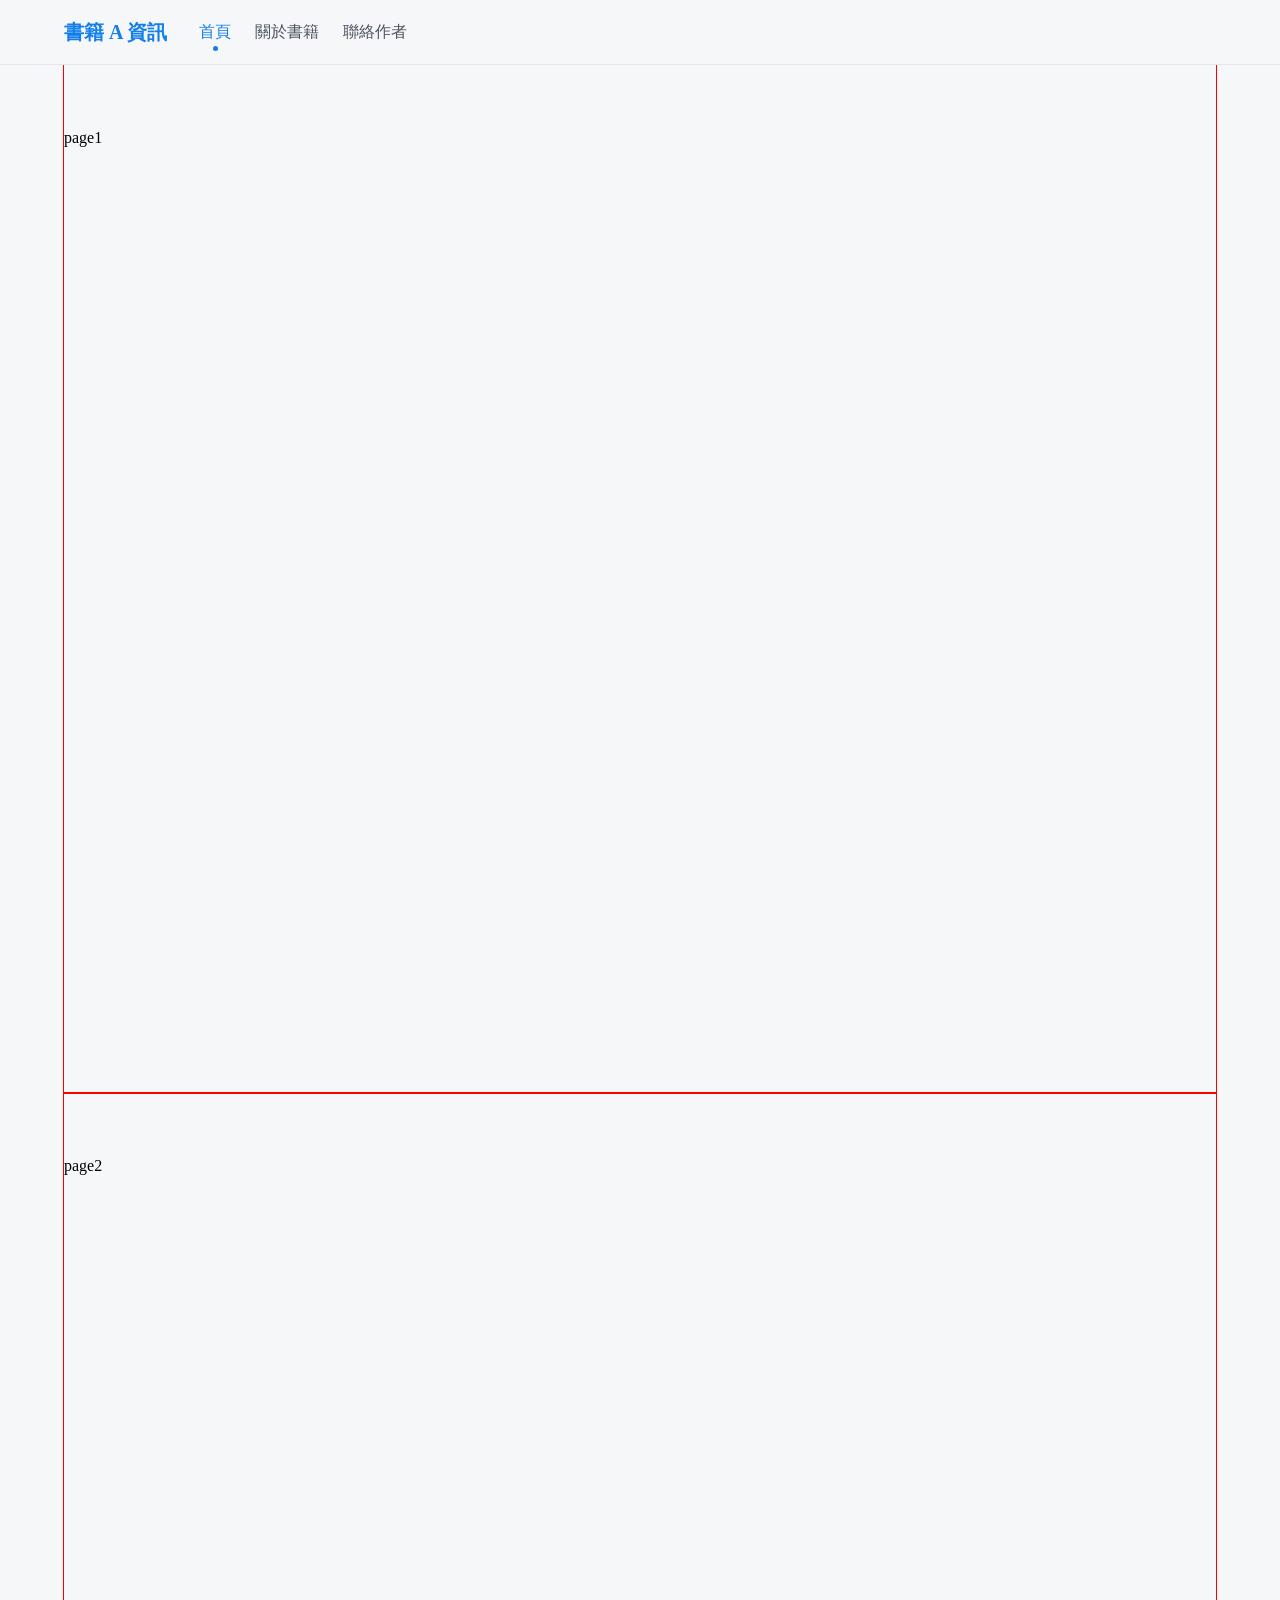
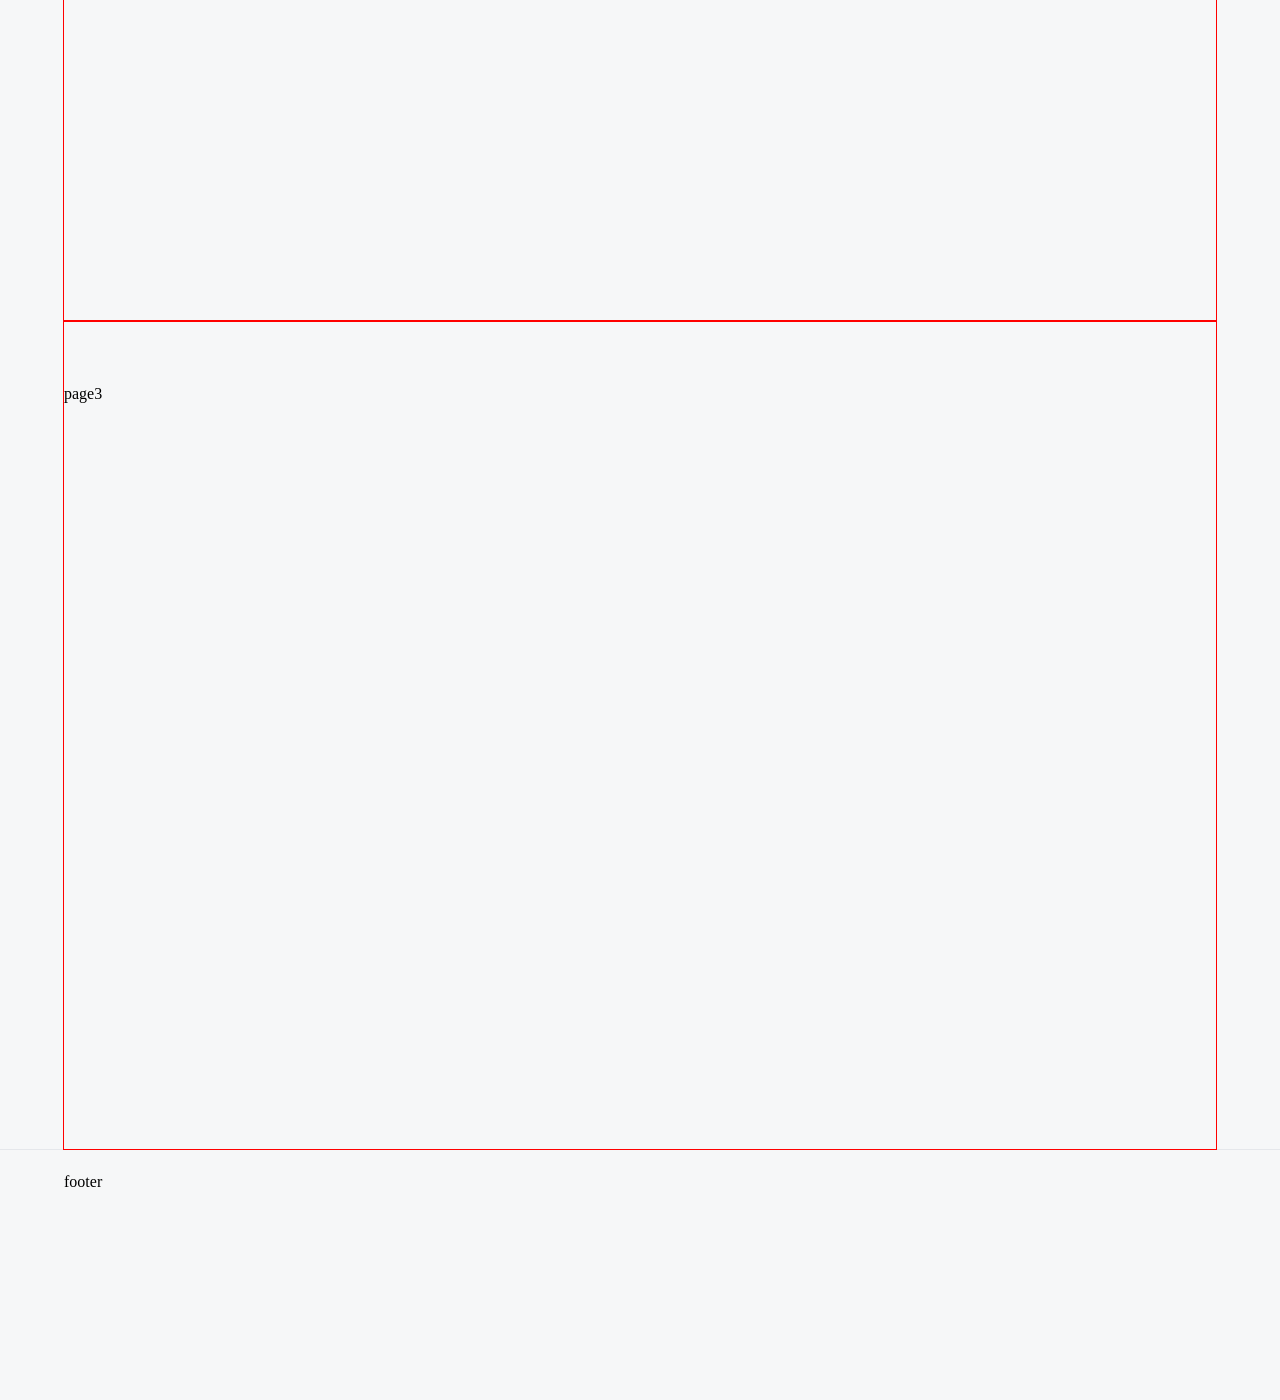
==== src/book.html @ 5ddd750a "feat(book): 導覽列目前項目切換實作" ====
<!DOCTYPE html>
<html lang="en">
  <head>
    <meta charset="UTF-8" />
    <meta name="viewport" content="width=device-width, initial-scale=1.0" />
    <title>書籍 A 資訊</title>
    <link rel="stylesheet" href="book.min.css" />
  </head>
  <body>
    <section>
      <header>
        <div class="container">
          <div>
            <h3>書籍 A 資訊</h3>
            <nav>
              <a href="#home" class="active">首頁</a>
              <a href="#book">關於書籍</a>
              <a href="#contact">聯絡作者</a>
            </nav>
          </div>
        </div>
      </header>
      <main class="wrapper">
        <div id="home" class="home">page1</div>
        <div id="book" class="page">page2</div>
        <div id="contact" class="page">page3</div>
      </main>
      <footer>
        <div class="container">
          <div>footer</div>
        </div>
      </footer>
    </section>
    <script src="./main.js"></script>
  </body>
</html>
---- src/book.min.css ----
:root{--primary-color: #137fec;--background-color: #f6f7f8;--header-color: #111827;--text-color: #4d5563;--border-color: #e5e7eb;--gray-color-100: #f3f4f6;--gray-color-500: #6b7280}:root{--search-bar-display: flex;--book-min-width: 256px;--container-padding-left: 2rem;--container-padding-right: 2rem;--nar-display: flex}@media screen and (max-width: 1024px){:root{--search-bar-display: none;--aside-display: none;--book-min-width: 200px}}@media screen and (max-width: 640px){:root{--container-padding-left: 1.5rem;--container-padding-right: 1.5rem;--nar-display: none}}header{border-bottom:solid 1px var(--border-color);background-color:var(--background-color);position:sticky;top:0;z-index:50}header div.container>div{gap:2rem}header h3{font-size:1.25rem;font-weight:700;line-height:1.75rem;margin:0px;color:var(--primary-color)}header nav{display:var(--nar-display);gap:1.5rem}header nav .active{position:relative;color:var(--primary-color)}header nav .active::after{content:"";width:5px;height:5px;background-color:var(--primary-color);border-radius:50%;position:absolute;left:calc(50% - 2.5px);bottom:-8px}section{width:100%}section div.container{max-width:90vw;margin:0px auto;padding-left:var(--container-padding-left);padding-right:var(--container-padding-right)}section div.container>div{width:100%;height:4rem;display:flex;align-items:center}section main.wrapper{max-width:90vw;margin:0 auto;padding-left:var(--container-padding-left);padding-right:var(--container-padding-right)}section main.wrapper>div{outline:solid 1px red;padding-block:4rem}section main.wrapper>div.home{height:100vh}section main.wrapper>div.page{min-height:700px}a{color:var(--text-color);text-decoration:inherit}a:hover{color:var(--primary-color)}footer{border-top:1px solid var(--border-color);height:250px}html,body{margin:0;padding:0}html{scroll-behavior:smooth}body{background-color:var(--background-color)}/*# sourceMappingURL=book.min.css.map */
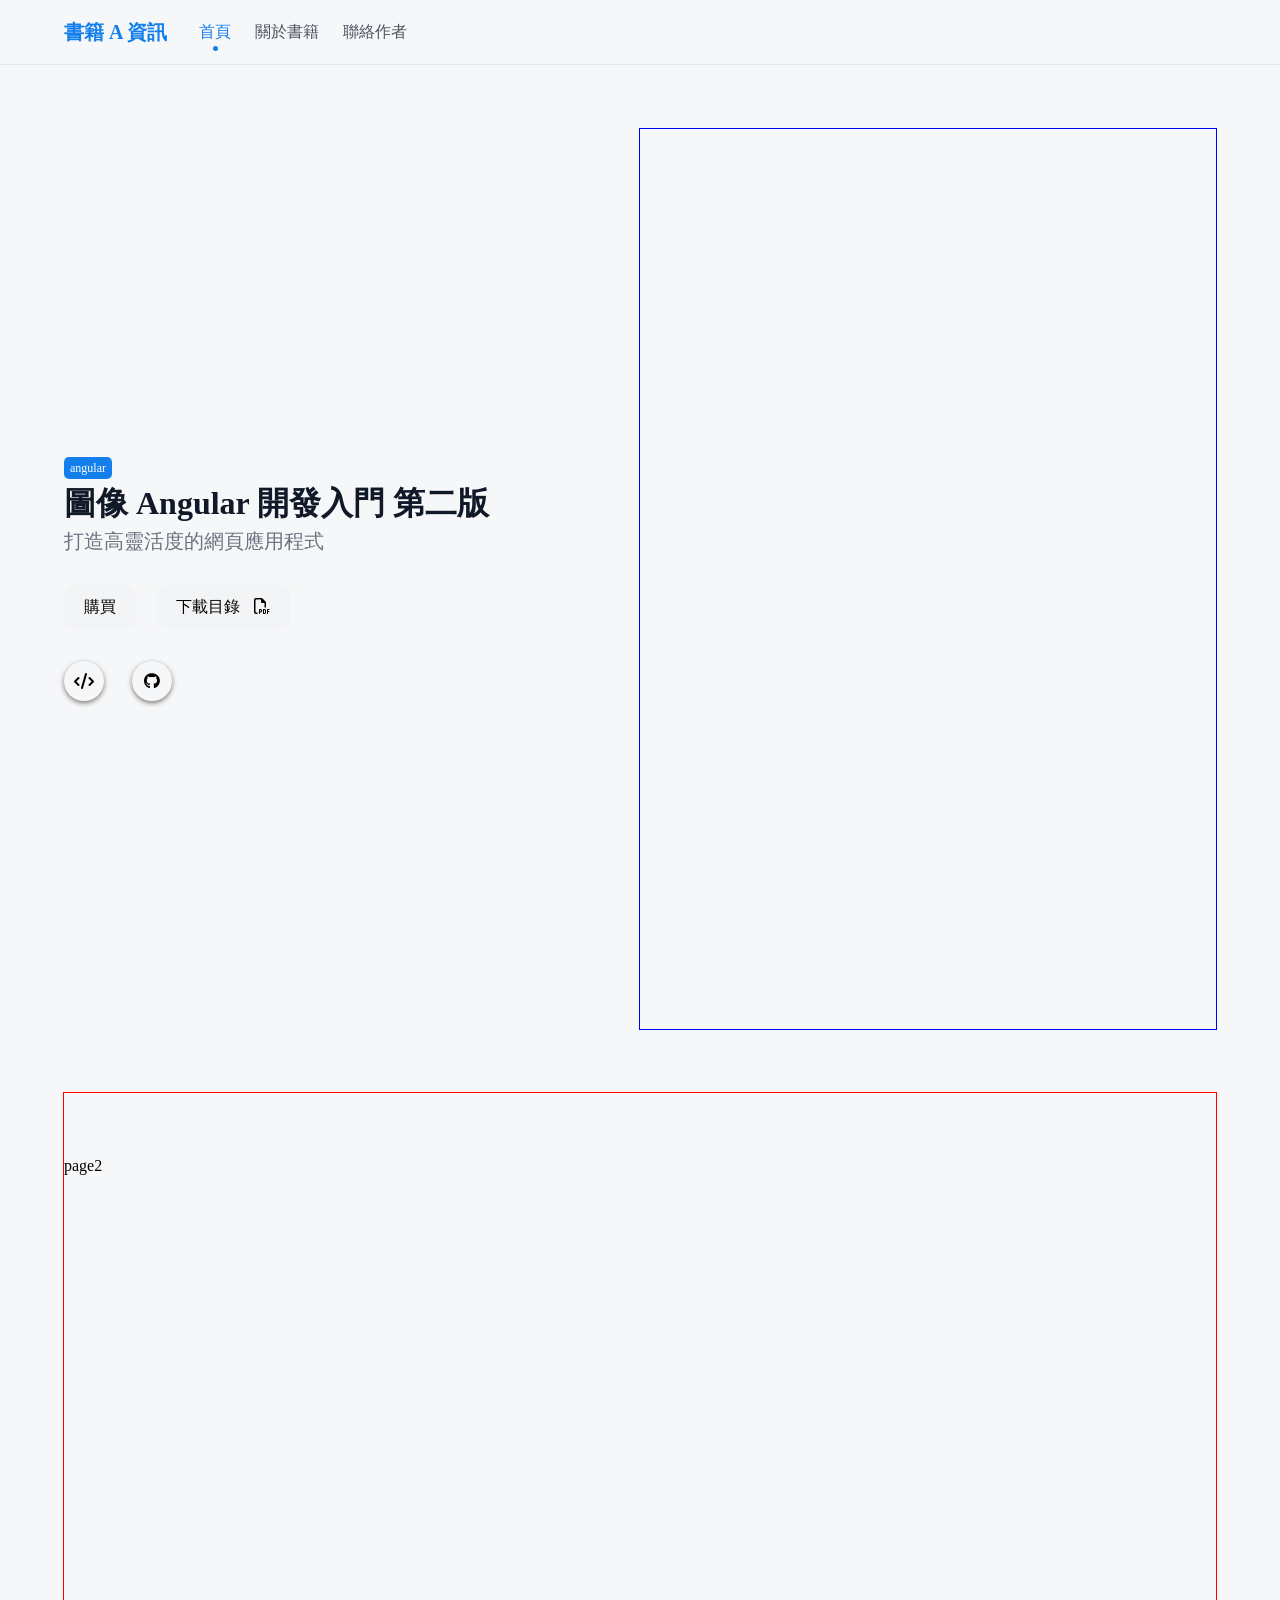
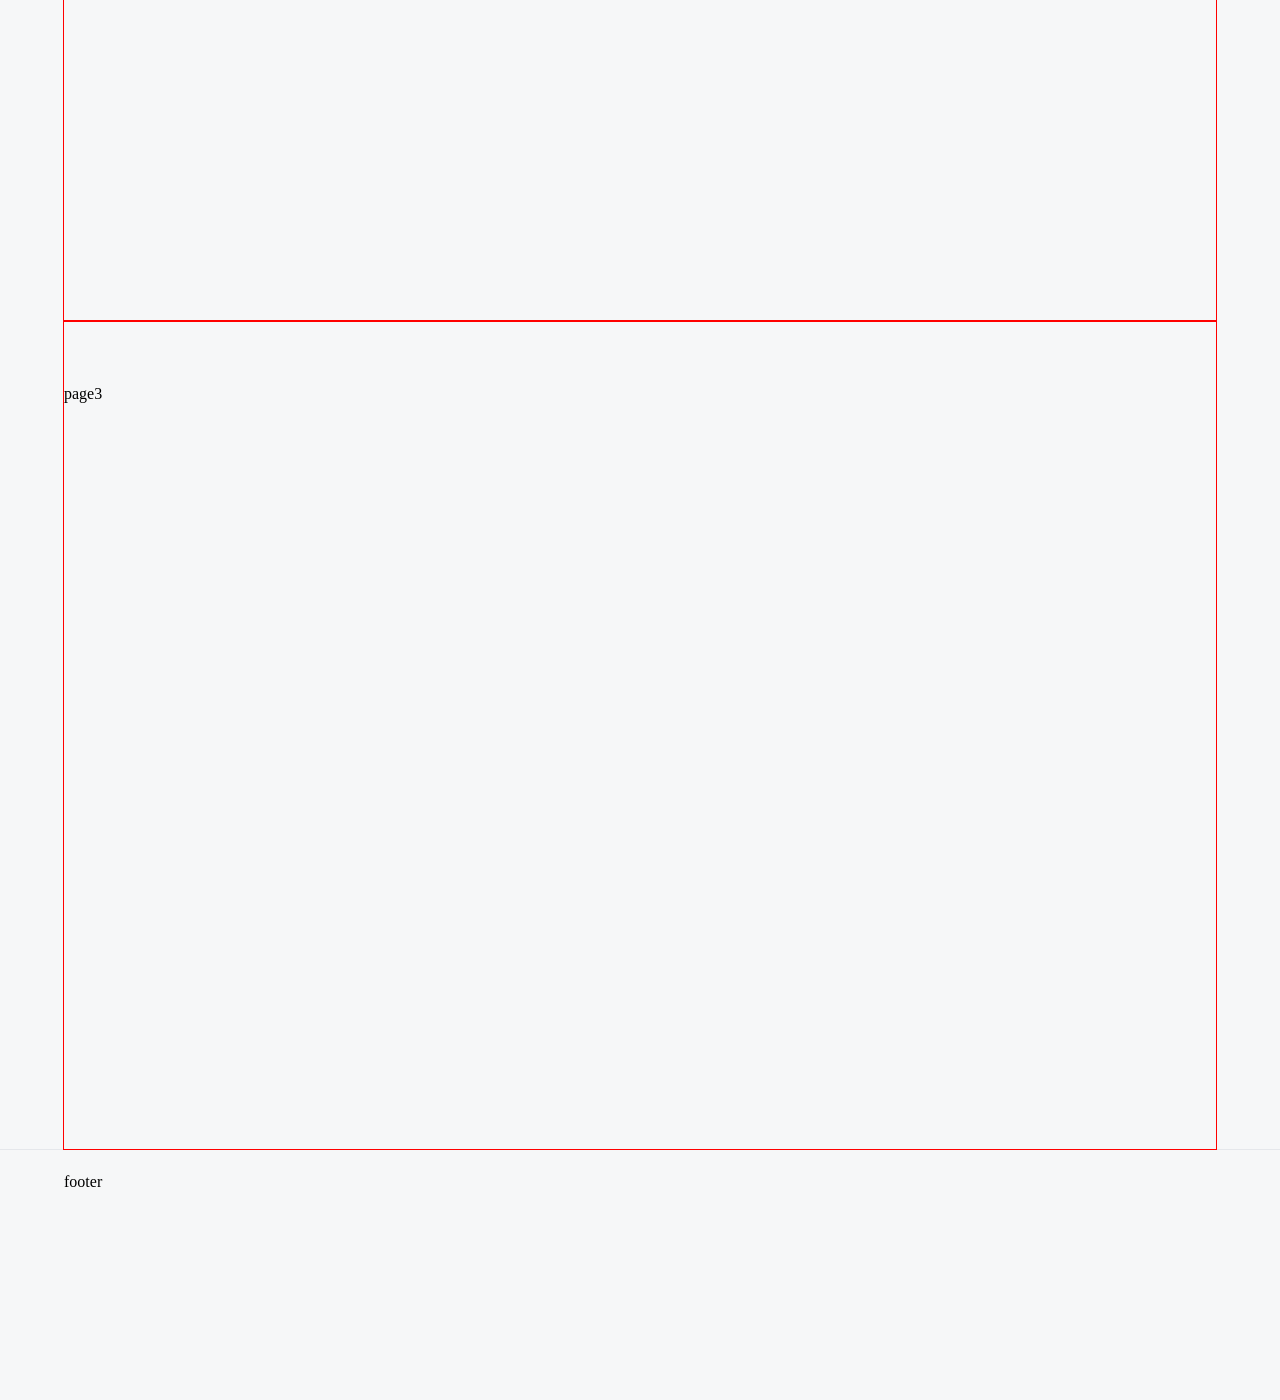
==== commit c854aec6: "feat(book): 首頁文字結構與樣式設定" ====
--- a/src/book.html
+++ b/src/book.html
@@ -5,6 +5,7 @@
     <meta name="viewport" content="width=device-width, initial-scale=1.0" />
     <title>書籍 A 資訊</title>
     <link rel="stylesheet" href="book.min.css" />
+    <link rel="stylesheet" href="https://cdnjs.cloudflare.com/ajax/libs/font-awesome/6.6.0/css/all.min.css" />
   </head>
   <body>
     <section>
@@ -21,7 +22,22 @@
         </div>
       </header>
       <main class="wrapper">
-        <div id="home" class="home">page1</div>
+        <div id="home" class="home">
+          <div class="text">
+            <span>angular</span>
+            <h3>圖像 Angular 開發入門 第二版</h3>
+            <strong>打造高靈活度的網頁應用程式</strong>
+            <div class="button">
+              <button type="button">購買</button>
+              <button type="button">下載目錄 <i class="fa-regular fa-file-pdf"></i></button>
+            </div>
+            <div class="icons">
+              <div class="icons"><i class="fa-solid fa-code"></i></div>
+              <div class="icons"><i class="fa-brands fa-github"></i></div>
+            </div>
+          </div>
+          <div class="image"></div>
+        </div>
         <div id="book" class="page">page2</div>
         <div id="contact" class="page">page3</div>
       </main>
--- a/src/book.min.css
+++ b/src/book.min.css
@@ -1 +1 @@
-:root{--primary-color: #137fec;--background-color: #f6f7f8;--header-color: #111827;--text-color: #4d5563;--border-color: #e5e7eb;--gray-color-100: #f3f4f6;--gray-color-500: #6b7280}:root{--search-bar-display: flex;--book-min-width: 256px;--container-padding-left: 2rem;--container-padding-right: 2rem;--nar-display: flex}@media screen and (max-width: 1024px){:root{--search-bar-display: none;--aside-display: none;--book-min-width: 200px}}@media screen and (max-width: 640px){:root{--container-padding-left: 1.5rem;--container-padding-right: 1.5rem;--nar-display: none}}header{border-bottom:solid 1px var(--border-color);background-color:var(--background-color);position:sticky;top:0;z-index:50}header div.container>div{gap:2rem}header h3{font-size:1.25rem;font-weight:700;line-height:1.75rem;margin:0px;color:var(--primary-color)}header nav{display:var(--nar-display);gap:1.5rem}header nav .active{position:relative;color:var(--primary-color)}header nav .active::after{content:"";width:5px;height:5px;background-color:var(--primary-color);border-radius:50%;position:absolute;left:calc(50% - 2.5px);bottom:-8px}section{width:100%}section div.container{max-width:90vw;margin:0px auto;padding-left:var(--container-padding-left);padding-right:var(--container-padding-right)}section div.container>div{width:100%;height:4rem;display:flex;align-items:center}section main.wrapper{max-width:90vw;margin:0 auto;padding-left:var(--container-padding-left);padding-right:var(--container-padding-right)}section main.wrapper>div{outline:solid 1px red;padding-block:4rem}section main.wrapper>div.home{height:100vh}section main.wrapper>div.page{min-height:700px}a{color:var(--text-color);text-decoration:inherit}a:hover{color:var(--primary-color)}footer{border-top:1px solid var(--border-color);height:250px}html,body{margin:0;padding:0}html{scroll-behavior:smooth}body{background-color:var(--background-color)}/*# sourceMappingURL=book.min.css.map */+:root{--primary-color: #137fec;--second-color: #aa8e12;--background-color: #f6f7f8;--header-color: #111827;--text-color: #4d5563;--border-color: #e5e7eb;--gray-color-100: #f3f4f6;--gray-color-500: #6b7280;--white-color: #fff}:root{--search-bar-display: flex;--book-min-width: 256px;--container-padding-left: 2rem;--container-padding-right: 2rem;--nar-display: flex}@media screen and (max-width: 1024px){:root{--search-bar-display: none;--aside-display: none;--book-min-width: 200px}}@media screen and (max-width: 640px){:root{--container-padding-left: 1.5rem;--container-padding-right: 1.5rem;--nar-display: none}}header{border-bottom:solid 1px var(--border-color);background-color:var(--background-color);position:sticky;top:0;z-index:50}header div.container>div{gap:2rem}header h3{font-size:1.25rem;font-weight:700;line-height:1.75rem;margin:0px;color:var(--primary-color)}header nav{display:var(--nar-display);gap:1.5rem}header nav .active{position:relative;color:var(--primary-color)}header nav .active::after{content:"";width:5px;height:5px;background-color:var(--primary-color);border-radius:50%;position:absolute;left:calc(50% - 2.5px);bottom:-8px}section{width:100%}section div.container{max-width:90vw;margin:0px auto;padding-left:var(--container-padding-left);padding-right:var(--container-padding-right)}section div.container>div{width:100%;height:4rem;display:flex;align-items:center}section main.wrapper{max-width:90vw;margin:0 auto;padding-left:var(--container-padding-left);padding-right:var(--container-padding-right)}section main.wrapper>div{padding-block:4rem}section main.wrapper>div.home{height:100vh}section main.wrapper>div.page{outline:solid 1px red;min-height:700px}a{color:var(--text-color);text-decoration:inherit}a:hover{color:var(--primary-color)}footer{border-top:1px solid var(--border-color);height:250px}div.home{display:flex;justify-content:center}div.home>div{width:50%}div.home>div.text{display:flex;flex-direction:column;justify-content:center}div.home>div.text>span{align-self:flex-start;background-color:var(--primary-color);color:var(--white-color);padding:3px 6px;font-size:.75rem;font-weight:400;line-height:1rem;border-radius:5px}div.home>div.text h3{margin:0;font-size:2rem;font-weight:700;line-height:3rem;color:var(--header-color)}div.home>div.text strong{font-size:1.25rem;font-weight:400;line-height:1.75rem;margin-bottom:30px;color:var(--gray-color-500)}div.home>div.text div.button{display:flex;gap:1.25rem}div.home>div.text div.button button{font-size:1rem;font-weight:500;line-height:1.25rem;padding:.75rem 1.25rem;background-color:var(--gray-color-100);border:none;border-radius:10px;cursor:pointer}div.home>div.text div.button button:hover{background-color:var(--second-color);color:var(--white-color)}div.home>div.text div.button button>i{margin-left:10px}div.home>div.text div.icons{margin-top:1rem;display:flex;gap:1.75rem}div.home>div.text div.icons .icons{display:flex;justify-content:center;align-items:center;width:40px;height:40px;border-radius:50%;box-shadow:0px 2px 5px 0px rgba(0,0,0,.5);cursor:pointer}div.home>div.image{outline:solid 1px blue}html,body{margin:0;padding:0}html{scroll-behavior:smooth}body{background-color:var(--background-color)}/*# sourceMappingURL=book.min.css.map */
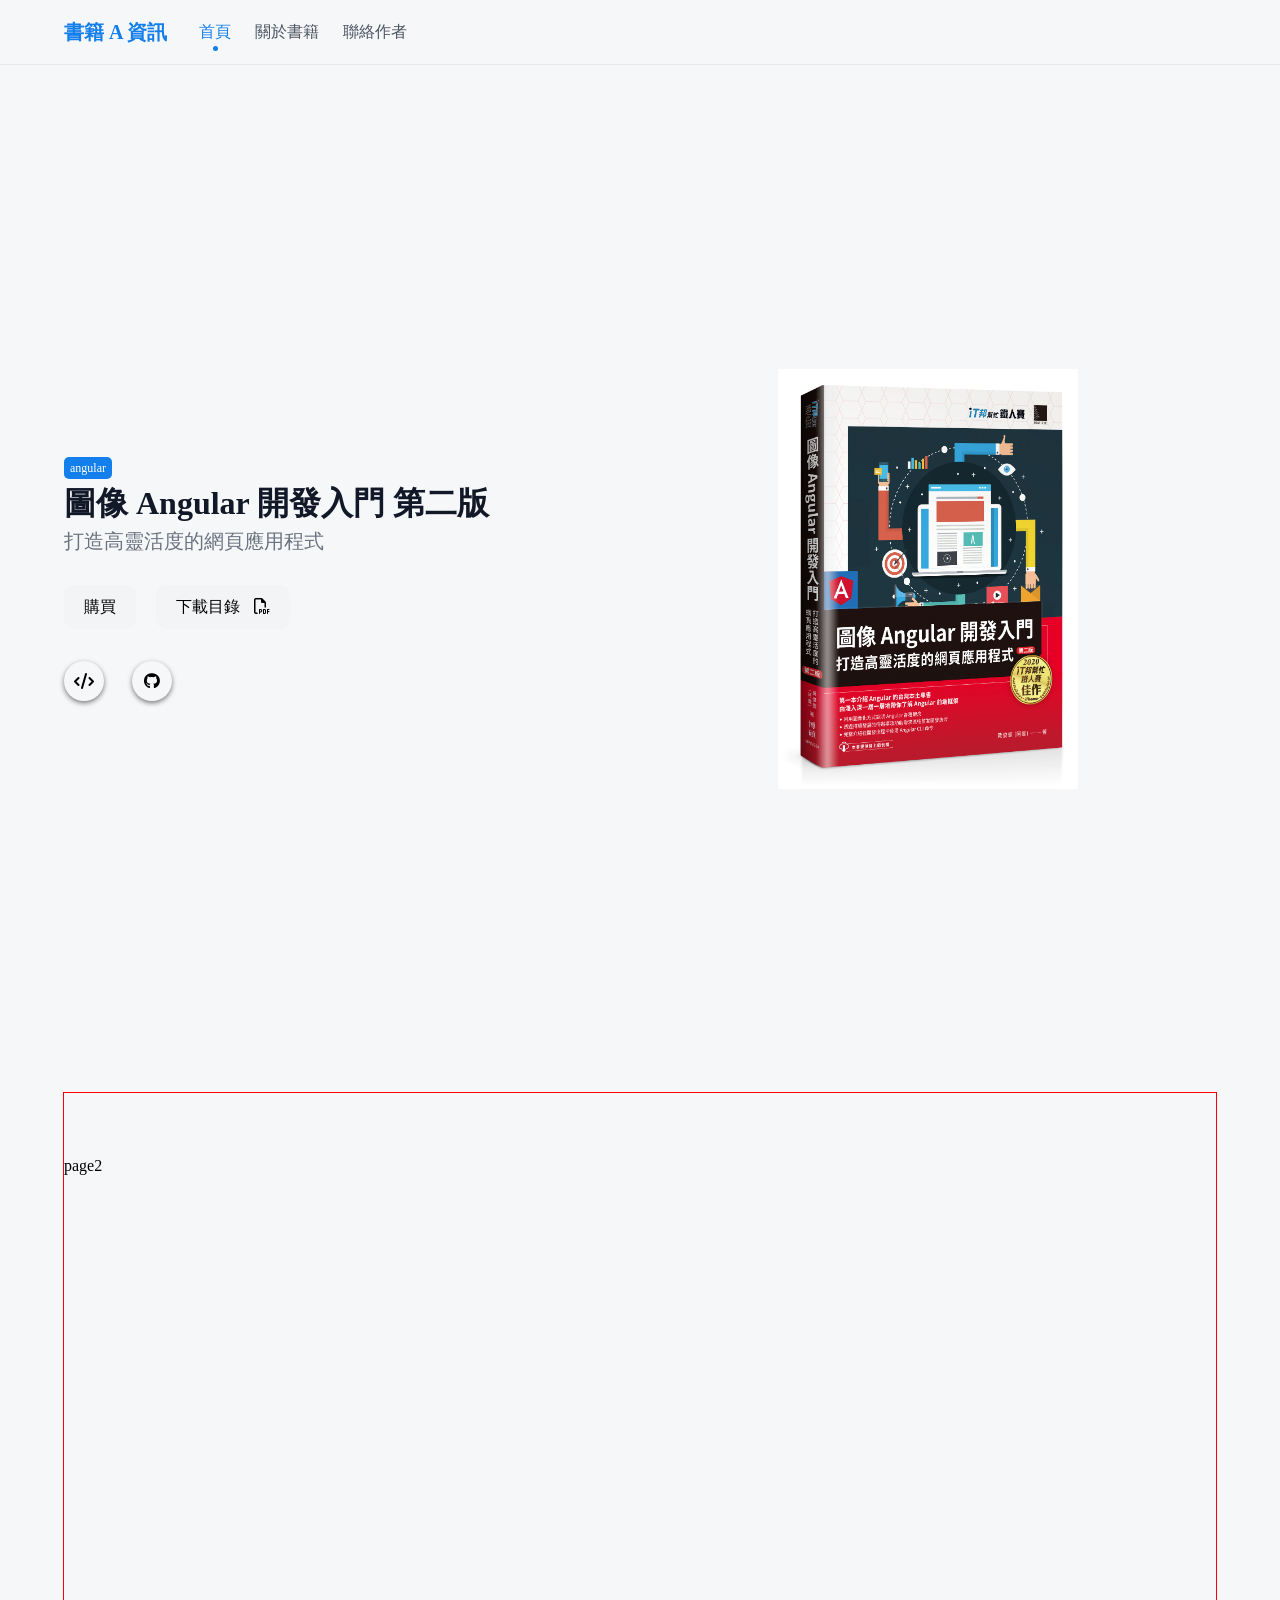
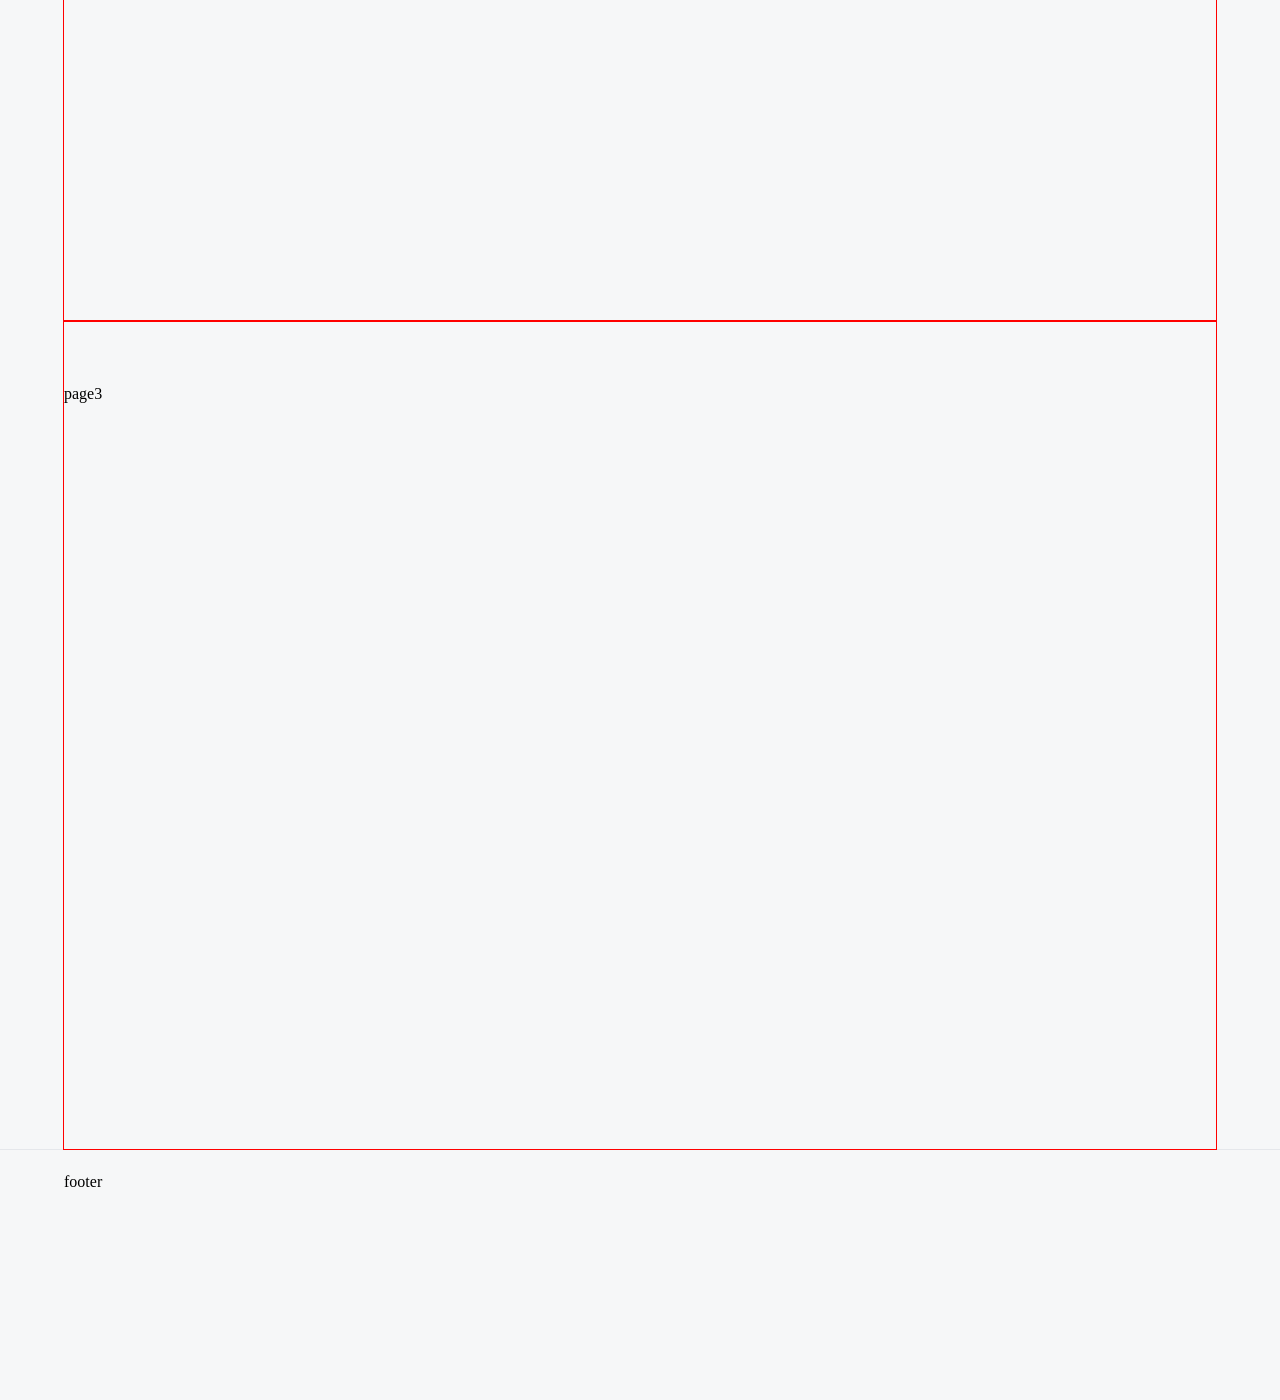
==== commit 7b5853cd: "feat(book): 首頁圖片樣式設定" ====
--- a/src/book.html
+++ b/src/book.html
@@ -36,7 +36,9 @@
               <div class="icons"><i class="fa-brands fa-github"></i></div>
             </div>
           </div>
-          <div class="image"></div>
+          <div class="image">
+            <img src="./assets/images/angular.jpg" alt="" srcset="" />
+          </div>
         </div>
         <div id="book" class="page">page2</div>
         <div id="contact" class="page">page3</div>
--- a/src/book.min.css
+++ b/src/book.min.css
@@ -1 +1 @@
-:root{--primary-color: #137fec;--second-color: #aa8e12;--background-color: #f6f7f8;--header-color: #111827;--text-color: #4d5563;--border-color: #e5e7eb;--gray-color-100: #f3f4f6;--gray-color-500: #6b7280;--white-color: #fff}:root{--search-bar-display: flex;--book-min-width: 256px;--container-padding-left: 2rem;--container-padding-right: 2rem;--nar-display: flex}@media screen and (max-width: 1024px){:root{--search-bar-display: none;--aside-display: none;--book-min-width: 200px}}@media screen and (max-width: 640px){:root{--container-padding-left: 1.5rem;--container-padding-right: 1.5rem;--nar-display: none}}header{border-bottom:solid 1px var(--border-color);background-color:var(--background-color);position:sticky;top:0;z-index:50}header div.container>div{gap:2rem}header h3{font-size:1.25rem;font-weight:700;line-height:1.75rem;margin:0px;color:var(--primary-color)}header nav{display:var(--nar-display);gap:1.5rem}header nav .active{position:relative;color:var(--primary-color)}header nav .active::after{content:"";width:5px;height:5px;background-color:var(--primary-color);border-radius:50%;position:absolute;left:calc(50% - 2.5px);bottom:-8px}section{width:100%}section div.container{max-width:90vw;margin:0px auto;padding-left:var(--container-padding-left);padding-right:var(--container-padding-right)}section div.container>div{width:100%;height:4rem;display:flex;align-items:center}section main.wrapper{max-width:90vw;margin:0 auto;padding-left:var(--container-padding-left);padding-right:var(--container-padding-right)}section main.wrapper>div{padding-block:4rem}section main.wrapper>div.home{height:100vh}section main.wrapper>div.page{outline:solid 1px red;min-height:700px}a{color:var(--text-color);text-decoration:inherit}a:hover{color:var(--primary-color)}footer{border-top:1px solid var(--border-color);height:250px}div.home{display:flex;justify-content:center}div.home>div{width:50%}div.home>div.text{display:flex;flex-direction:column;justify-content:center}div.home>div.text>span{align-self:flex-start;background-color:var(--primary-color);color:var(--white-color);padding:3px 6px;font-size:.75rem;font-weight:400;line-height:1rem;border-radius:5px}div.home>div.text h3{margin:0;font-size:2rem;font-weight:700;line-height:3rem;color:var(--header-color)}div.home>div.text strong{font-size:1.25rem;font-weight:400;line-height:1.75rem;margin-bottom:30px;color:var(--gray-color-500)}div.home>div.text div.button{display:flex;gap:1.25rem}div.home>div.text div.button button{font-size:1rem;font-weight:500;line-height:1.25rem;padding:.75rem 1.25rem;background-color:var(--gray-color-100);border:none;border-radius:10px;cursor:pointer}div.home>div.text div.button button:hover{background-color:var(--second-color);color:var(--white-color)}div.home>div.text div.button button>i{margin-left:10px}div.home>div.text div.icons{margin-top:1rem;display:flex;gap:1.75rem}div.home>div.text div.icons .icons{display:flex;justify-content:center;align-items:center;width:40px;height:40px;border-radius:50%;box-shadow:0px 2px 5px 0px rgba(0,0,0,.5);cursor:pointer}div.home>div.image{outline:solid 1px blue}html,body{margin:0;padding:0}html{scroll-behavior:smooth}body{background-color:var(--background-color)}/*# sourceMappingURL=book.min.css.map */+:root{--primary-color: #137fec;--second-color: #aa8e12;--background-color: #f6f7f8;--header-color: #111827;--text-color: #4d5563;--border-color: #e5e7eb;--gray-color-100: #f3f4f6;--gray-color-500: #6b7280;--white-color: #fff}:root{--search-bar-display: flex;--book-min-width: 256px;--container-padding-left: 2rem;--container-padding-right: 2rem;--nar-display: flex}@media screen and (max-width: 1024px){:root{--search-bar-display: none;--aside-display: none;--book-min-width: 200px}}@media screen and (max-width: 640px){:root{--container-padding-left: 1.5rem;--container-padding-right: 1.5rem;--nar-display: none}}header{border-bottom:solid 1px var(--border-color);background-color:var(--background-color);position:sticky;top:0;z-index:50}header div.container>div{gap:2rem}header h3{font-size:1.25rem;font-weight:700;line-height:1.75rem;margin:0px;color:var(--primary-color)}header nav{display:var(--nar-display);gap:1.5rem}header nav .active{position:relative;color:var(--primary-color)}header nav .active::after{content:"";width:5px;height:5px;background-color:var(--primary-color);border-radius:50%;position:absolute;left:calc(50% - 2.5px);bottom:-8px}section{width:100%}section div.container{max-width:90vw;margin:0px auto;padding-left:var(--container-padding-left);padding-right:var(--container-padding-right)}section div.container>div{width:100%;height:4rem;display:flex;align-items:center}section main.wrapper{max-width:90vw;margin:0 auto;padding-left:var(--container-padding-left);padding-right:var(--container-padding-right)}section main.wrapper>div{padding-block:4rem}section main.wrapper>div.home{height:100vh}section main.wrapper>div.page{outline:solid 1px red;min-height:700px}a{color:var(--text-color);text-decoration:inherit}a:hover{color:var(--primary-color)}footer{border-top:1px solid var(--border-color);height:250px}div.home{display:flex;justify-content:center}div.home>div{width:50%}div.home>div.text{display:flex;flex-direction:column;justify-content:center}div.home>div.text>span{align-self:flex-start;background-color:var(--primary-color);color:var(--white-color);padding:3px 6px;font-size:.75rem;font-weight:400;line-height:1rem;border-radius:5px}div.home>div.text h3{margin:0;font-size:2rem;font-weight:700;line-height:3rem;color:var(--header-color)}div.home>div.text strong{font-size:1.25rem;font-weight:400;line-height:1.75rem;margin-bottom:30px;color:var(--gray-color-500)}div.home>div.text div.button{display:flex;gap:1.25rem}div.home>div.text div.button button{font-size:1rem;font-weight:500;line-height:1.25rem;padding:.75rem 1.25rem;background-color:var(--gray-color-100);border:none;border-radius:10px;cursor:pointer}div.home>div.text div.button button:hover{background-color:var(--second-color);color:var(--white-color)}div.home>div.text div.button button>i{margin-left:10px}div.home>div.text div.icons{margin-top:1rem;display:flex;gap:1.75rem}div.home>div.text div.icons .icons{display:flex;justify-content:center;align-items:center;width:40px;height:40px;border-radius:50%;box-shadow:0px 2px 5px 0px rgba(0,0,0,.5);cursor:pointer}div.home>div.image{display:flex;justify-content:center;align-items:center}div.home>div.image img{width:300px}html,body{margin:0;padding:0}html{scroll-behavior:smooth}body{background-color:var(--background-color)}/*# sourceMappingURL=book.min.css.map */
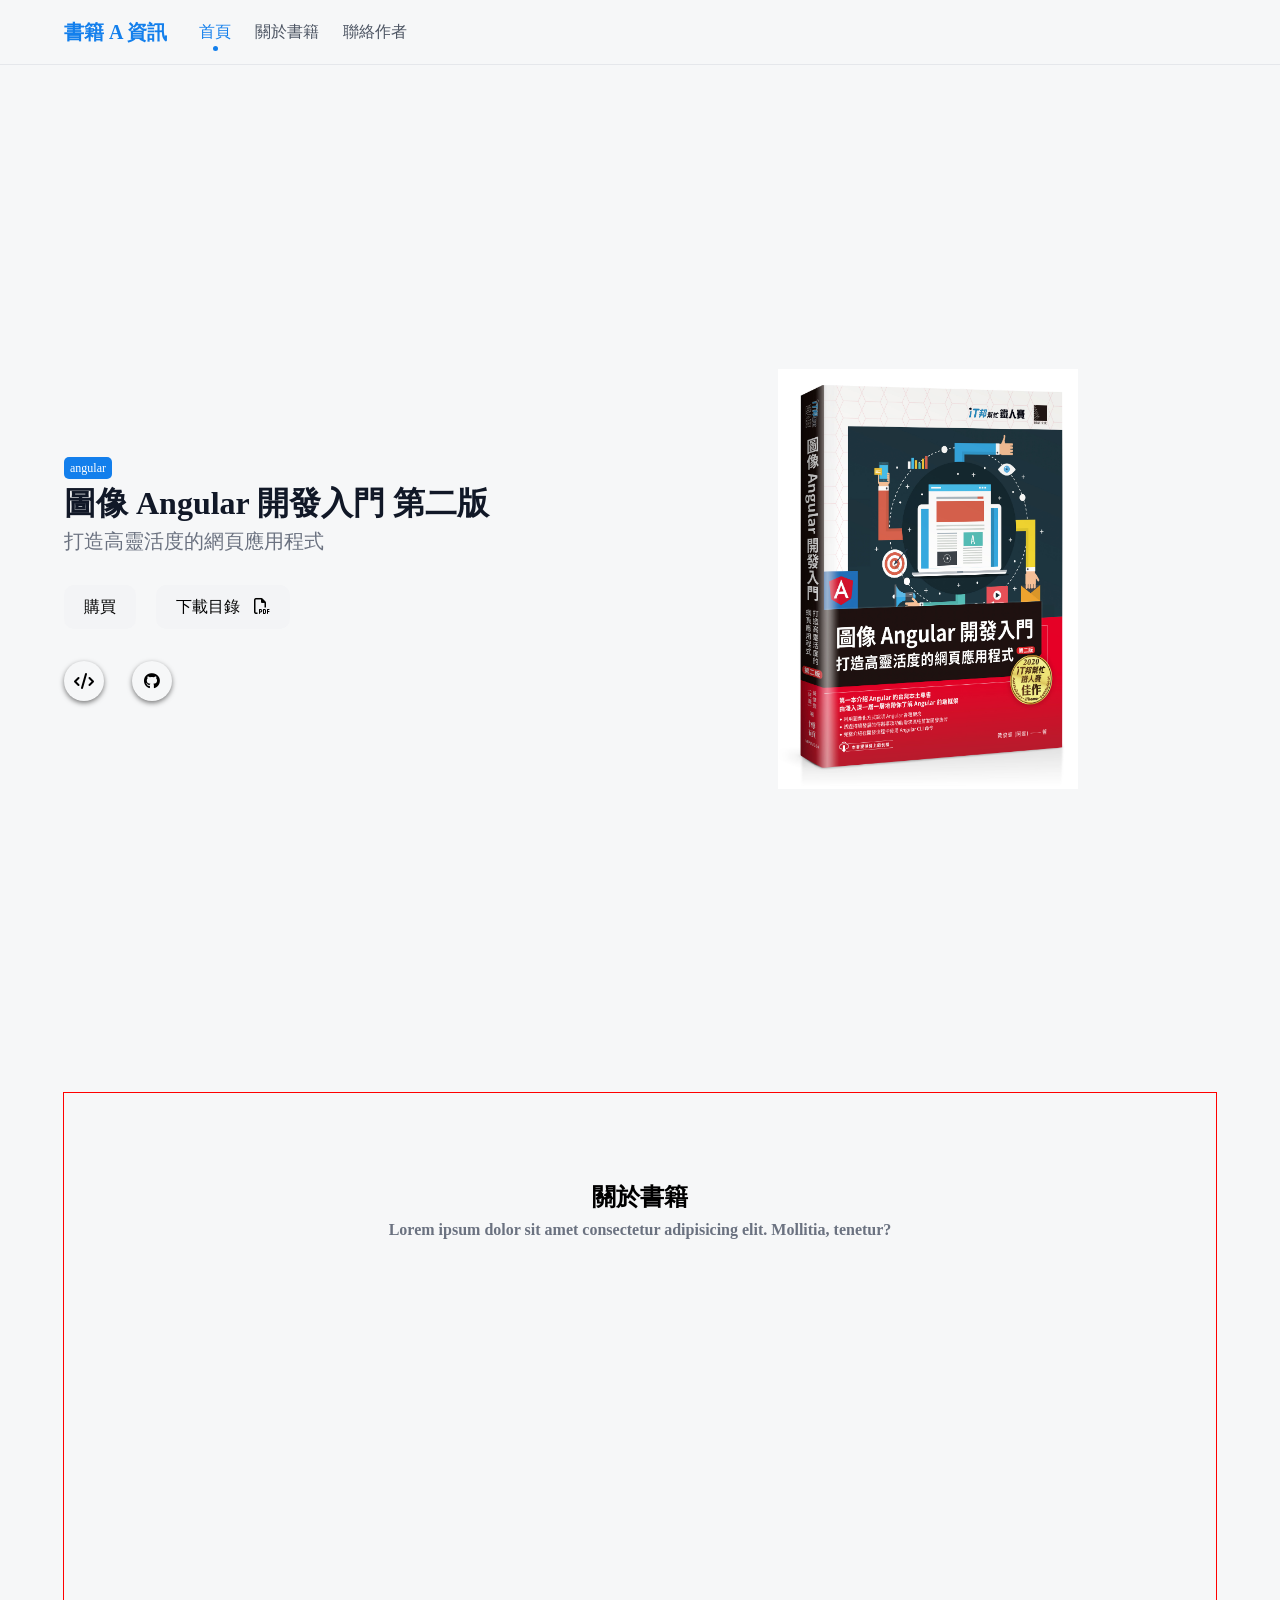
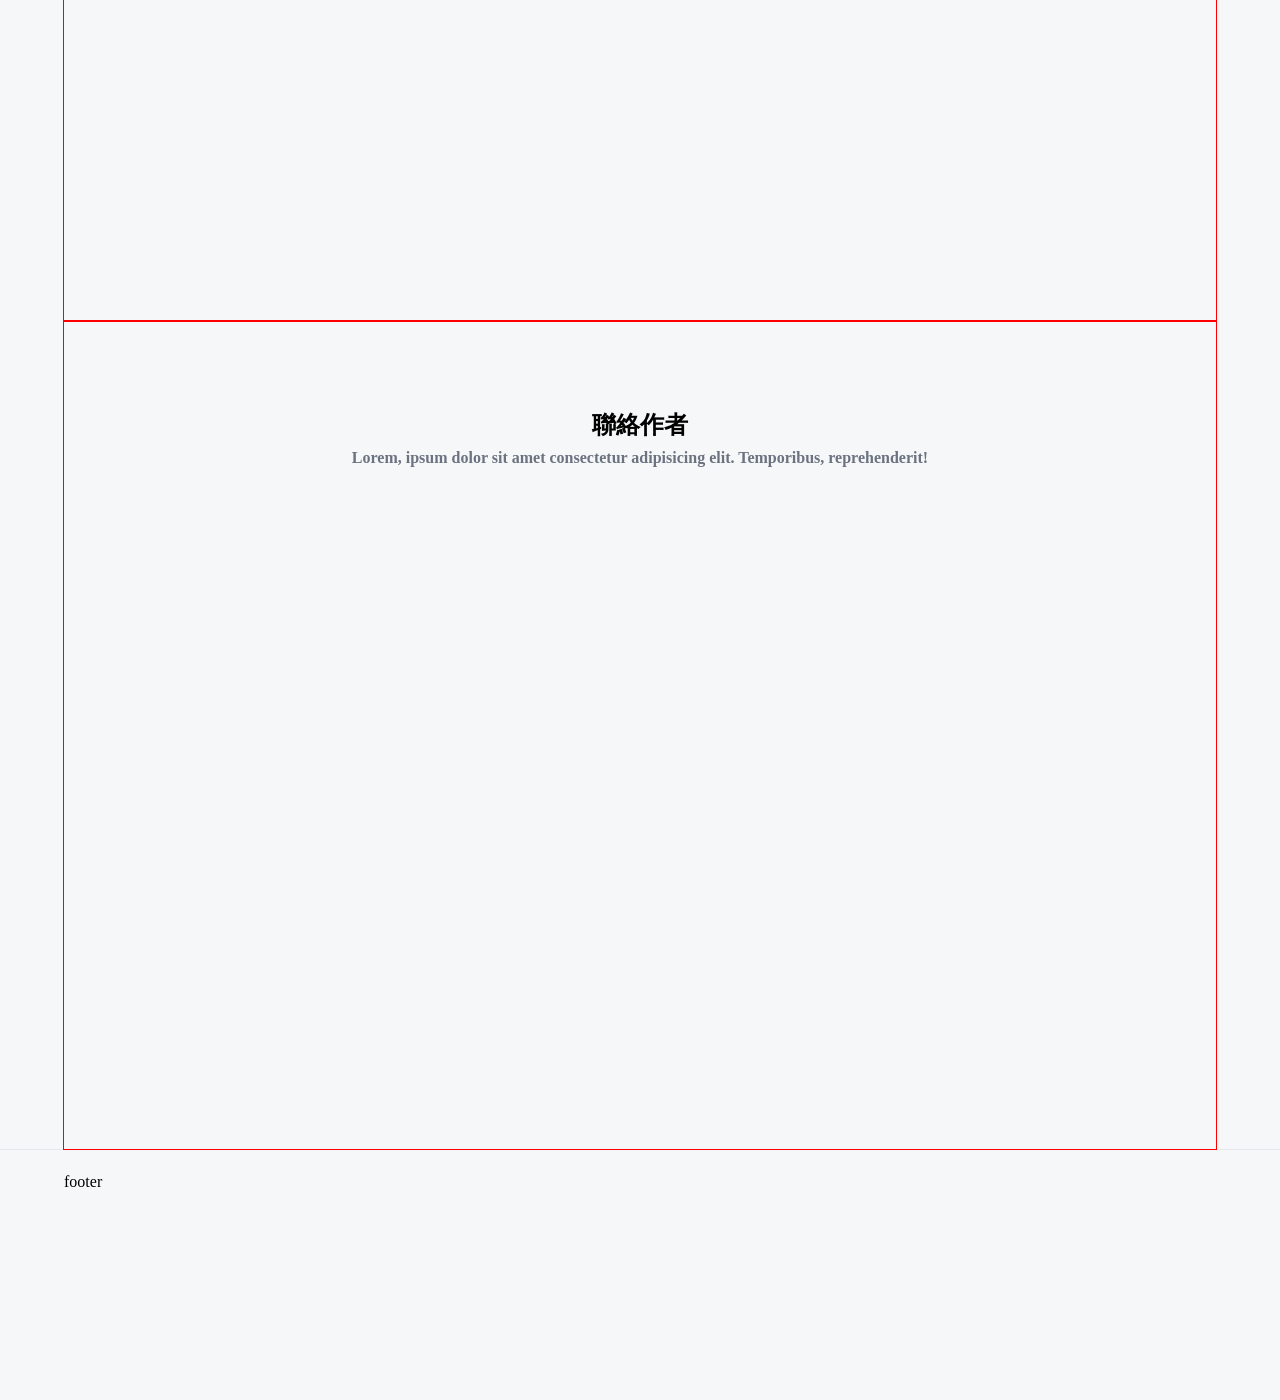
==== commit f222dd8e: "feat(book): 各區域標題與次標題樣式設定" ====
--- a/src/book.html
+++ b/src/book.html
@@ -40,8 +40,17 @@
             <img src="./assets/images/angular.jpg" alt="" srcset="" />
           </div>
         </div>
-        <div id="book" class="page">page2</div>
-        <div id="contact" class="page">page3</div>
+        <div id="book" class="page">
+          <div class="title">
+            <h2>關於書籍</h2>
+            <strong>Lorem ipsum dolor sit amet consectetur adipisicing elit. Mollitia, tenetur?</strong>
+          </div>
+        </div>
+        <div id="contact" class="page">
+          <div class="title">
+            <h2>聯絡作者</h2>
+            <strong>Lorem, ipsum dolor sit amet consectetur adipisicing elit. Temporibus, reprehenderit!</strong>
+        </div>
       </main>
       <footer>
         <div class="container">
--- a/src/book.min.css
+++ b/src/book.min.css
@@ -1 +1 @@
-:root{--primary-color: #137fec;--second-color: #aa8e12;--background-color: #f6f7f8;--header-color: #111827;--text-color: #4d5563;--border-color: #e5e7eb;--gray-color-100: #f3f4f6;--gray-color-500: #6b7280;--white-color: #fff}:root{--search-bar-display: flex;--book-min-width: 256px;--container-padding-left: 2rem;--container-padding-right: 2rem;--nar-display: flex}@media screen and (max-width: 1024px){:root{--search-bar-display: none;--aside-display: none;--book-min-width: 200px}}@media screen and (max-width: 640px){:root{--container-padding-left: 1.5rem;--container-padding-right: 1.5rem;--nar-display: none}}header{border-bottom:solid 1px var(--border-color);background-color:var(--background-color);position:sticky;top:0;z-index:50}header div.container>div{gap:2rem}header h3{font-size:1.25rem;font-weight:700;line-height:1.75rem;margin:0px;color:var(--primary-color)}header nav{display:var(--nar-display);gap:1.5rem}header nav .active{position:relative;color:var(--primary-color)}header nav .active::after{content:"";width:5px;height:5px;background-color:var(--primary-color);border-radius:50%;position:absolute;left:calc(50% - 2.5px);bottom:-8px}section{width:100%}section div.container{max-width:90vw;margin:0px auto;padding-left:var(--container-padding-left);padding-right:var(--container-padding-right)}section div.container>div{width:100%;height:4rem;display:flex;align-items:center}section main.wrapper{max-width:90vw;margin:0 auto;padding-left:var(--container-padding-left);padding-right:var(--container-padding-right)}section main.wrapper>div{padding-block:4rem}section main.wrapper>div.home{height:100vh}section main.wrapper>div.page{outline:solid 1px red;min-height:700px}a{color:var(--text-color);text-decoration:inherit}a:hover{color:var(--primary-color)}footer{border-top:1px solid var(--border-color);height:250px}div.home{display:flex;justify-content:center}div.home>div{width:50%}div.home>div.text{display:flex;flex-direction:column;justify-content:center}div.home>div.text>span{align-self:flex-start;background-color:var(--primary-color);color:var(--white-color);padding:3px 6px;font-size:.75rem;font-weight:400;line-height:1rem;border-radius:5px}div.home>div.text h3{margin:0;font-size:2rem;font-weight:700;line-height:3rem;color:var(--header-color)}div.home>div.text strong{font-size:1.25rem;font-weight:400;line-height:1.75rem;margin-bottom:30px;color:var(--gray-color-500)}div.home>div.text div.button{display:flex;gap:1.25rem}div.home>div.text div.button button{font-size:1rem;font-weight:500;line-height:1.25rem;padding:.75rem 1.25rem;background-color:var(--gray-color-100);border:none;border-radius:10px;cursor:pointer}div.home>div.text div.button button:hover{background-color:var(--second-color);color:var(--white-color)}div.home>div.text div.button button>i{margin-left:10px}div.home>div.text div.icons{margin-top:1rem;display:flex;gap:1.75rem}div.home>div.text div.icons .icons{display:flex;justify-content:center;align-items:center;width:40px;height:40px;border-radius:50%;box-shadow:0px 2px 5px 0px rgba(0,0,0,.5);cursor:pointer}div.home>div.image{display:flex;justify-content:center;align-items:center}div.home>div.image img{width:300px}html,body{margin:0;padding:0}html{scroll-behavior:smooth}body{background-color:var(--background-color)}/*# sourceMappingURL=book.min.css.map */+:root{--primary-color: #137fec;--second-color: #aa8e12;--background-color: #f6f7f8;--header-color: #111827;--text-color: #4d5563;--border-color: #e5e7eb;--gray-color-100: #f3f4f6;--gray-color-500: #6b7280;--white-color: #fff}:root{--search-bar-display: flex;--book-min-width: 256px;--container-padding-left: 2rem;--container-padding-right: 2rem;--nar-display: flex}@media screen and (max-width: 1024px){:root{--search-bar-display: none;--aside-display: none;--book-min-width: 200px}}@media screen and (max-width: 640px){:root{--container-padding-left: 1.5rem;--container-padding-right: 1.5rem;--nar-display: none}}header{border-bottom:solid 1px var(--border-color);background-color:var(--background-color);position:sticky;top:0;z-index:50}header div.container>div{gap:2rem}header h3{font-size:1.25rem;font-weight:700;line-height:1.75rem;margin:0px;color:var(--primary-color)}header nav{display:var(--nar-display);gap:1.5rem}header nav .active{position:relative;color:var(--primary-color)}header nav .active::after{content:"";width:5px;height:5px;background-color:var(--primary-color);border-radius:50%;position:absolute;left:calc(50% - 2.5px);bottom:-8px}section{width:100%}section div.container{max-width:90vw;margin:0px auto;padding-left:var(--container-padding-left);padding-right:var(--container-padding-right)}section div.container>div{width:100%;height:4rem;display:flex;align-items:center}section main.wrapper{max-width:90vw;margin:0 auto;padding-left:var(--container-padding-left);padding-right:var(--container-padding-right)}section main.wrapper>div{padding-block:4rem}section main.wrapper>div.home{height:100vh}section main.wrapper>div.page{outline:solid 1px red;min-height:700px}section main.wrapper>div.page div.title{margin-top:1.5rem;text-align:center}section main.wrapper>div.page div.title h2{margin:0;margin-bottom:.5rem}section main.wrapper>div.page div.title strong{color:var(--gray-color-500)}a{color:var(--text-color);text-decoration:inherit}a:hover{color:var(--primary-color)}footer{border-top:1px solid var(--border-color);height:250px}div.home{display:flex;justify-content:center}div.home>div{width:50%}div.home>div.text{display:flex;flex-direction:column;justify-content:center}div.home>div.text>span{align-self:flex-start;background-color:var(--primary-color);color:var(--white-color);padding:3px 6px;font-size:.75rem;font-weight:400;line-height:1rem;border-radius:5px}div.home>div.text h3{margin:0;font-size:2rem;font-weight:700;line-height:3rem;color:var(--header-color)}div.home>div.text strong{font-size:1.25rem;font-weight:400;line-height:1.75rem;margin-bottom:30px;color:var(--gray-color-500)}div.home>div.text div.button{display:flex;gap:1.25rem}div.home>div.text div.button button{font-size:1rem;font-weight:500;line-height:1.25rem;padding:.75rem 1.25rem;background-color:var(--gray-color-100);border:none;border-radius:10px;cursor:pointer}div.home>div.text div.button button:hover{background-color:var(--second-color);color:var(--white-color)}div.home>div.text div.button button>i{margin-left:10px}div.home>div.text div.icons{margin-top:1rem;display:flex;gap:1.75rem}div.home>div.text div.icons .icons{display:flex;justify-content:center;align-items:center;width:40px;height:40px;border-radius:50%;box-shadow:0px 2px 5px 0px rgba(0,0,0,.5);cursor:pointer}div.home>div.image{display:flex;justify-content:center;align-items:center}div.home>div.image img{width:300px}html,body{margin:0;padding:0}html{scroll-behavior:smooth}body{background-color:var(--background-color)}/*# sourceMappingURL=book.min.css.map */
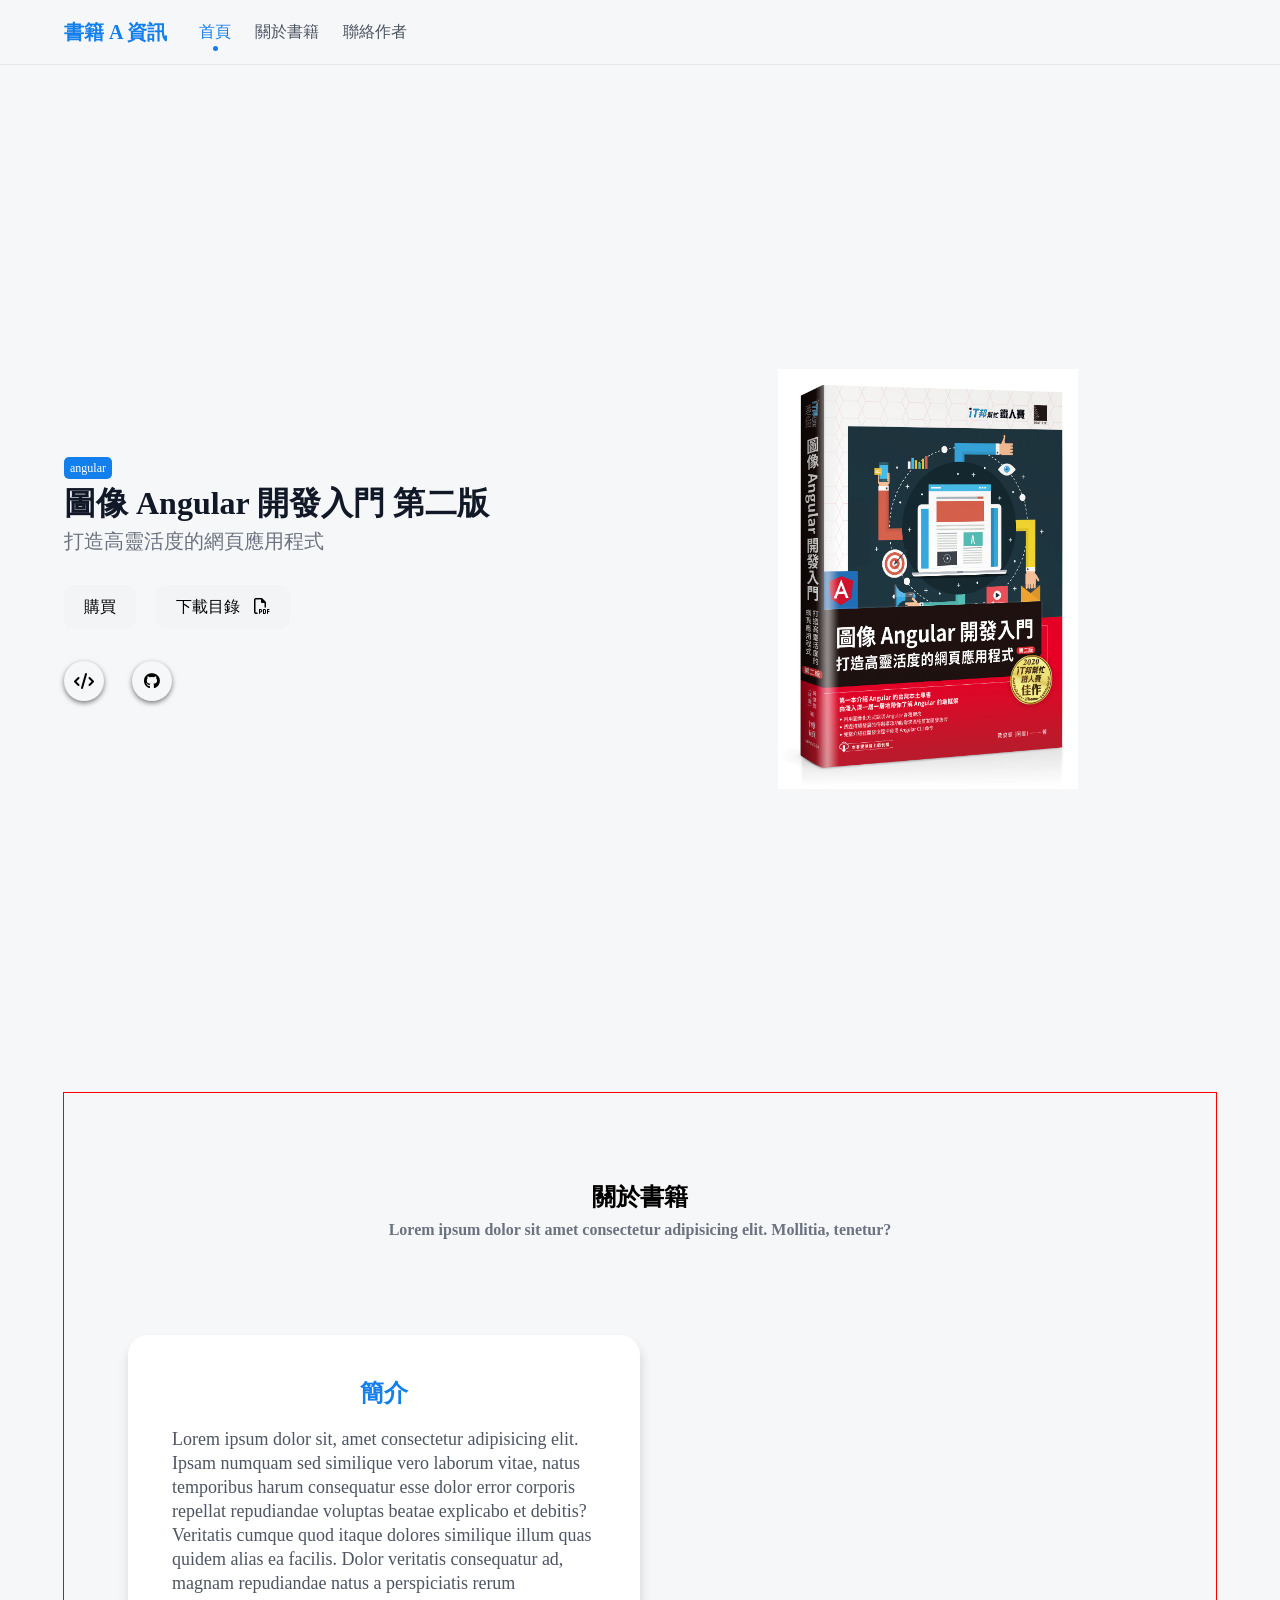
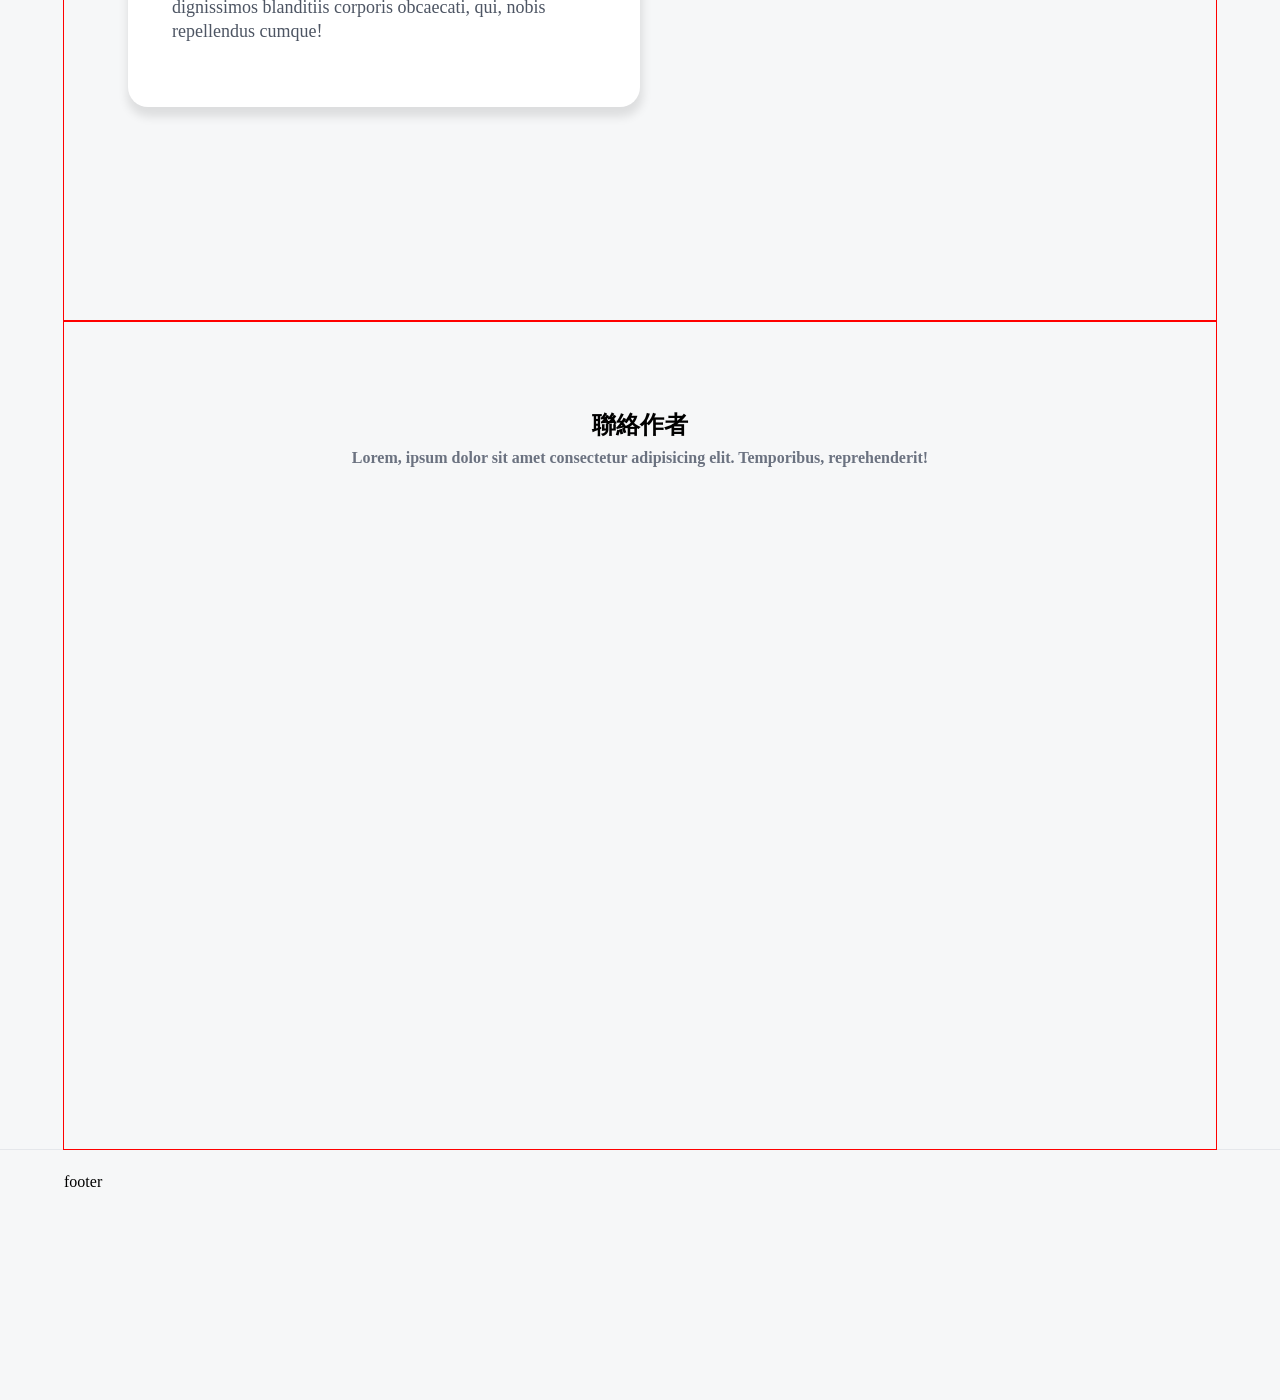
==== commit 280d1ad1: "feat(book): 書籍簡介卡片樣式設定" ====
--- a/src/book.html
+++ b/src/book.html
@@ -45,6 +45,16 @@
             <h2>關於書籍</h2>
             <strong>Lorem ipsum dolor sit amet consectetur adipisicing elit. Mollitia, tenetur?</strong>
           </div>
+          <div class="content">
+            <div class="introduce">
+              <div class="card">
+                <h3>簡介</h3>
+                <div>Lorem ipsum dolor sit, amet consectetur adipisicing elit. Ipsam numquam sed similique vero laborum vitae, natus temporibus harum consequatur esse dolor error corporis repellat repudiandae voluptas beatae explicabo et debitis?
+                Veritatis cumque quod itaque dolores similique illum quas quidem alias ea facilis. Dolor veritatis consequatur ad, magnam repudiandae natus a perspiciatis rerum dignissimos blanditiis corporis obcaecati, qui, nobis repellendus cumque!</div>
+              </div>
+            </div>
+            <div class="skills"></div>
+          </div>
         </div>
         <div id="contact" class="page">
           <div class="title">
--- a/src/book.min.css
+++ b/src/book.min.css
@@ -1 +1 @@
-:root{--primary-color: #137fec;--second-color: #aa8e12;--background-color: #f6f7f8;--header-color: #111827;--text-color: #4d5563;--border-color: #e5e7eb;--gray-color-100: #f3f4f6;--gray-color-500: #6b7280;--white-color: #fff}:root{--search-bar-display: flex;--book-min-width: 256px;--container-padding-left: 2rem;--container-padding-right: 2rem;--nar-display: flex}@media screen and (max-width: 1024px){:root{--search-bar-display: none;--aside-display: none;--book-min-width: 200px}}@media screen and (max-width: 640px){:root{--container-padding-left: 1.5rem;--container-padding-right: 1.5rem;--nar-display: none}}header{border-bottom:solid 1px var(--border-color);background-color:var(--background-color);position:sticky;top:0;z-index:50}header div.container>div{gap:2rem}header h3{font-size:1.25rem;font-weight:700;line-height:1.75rem;margin:0px;color:var(--primary-color)}header nav{display:var(--nar-display);gap:1.5rem}header nav .active{position:relative;color:var(--primary-color)}header nav .active::after{content:"";width:5px;height:5px;background-color:var(--primary-color);border-radius:50%;position:absolute;left:calc(50% - 2.5px);bottom:-8px}section{width:100%}section div.container{max-width:90vw;margin:0px auto;padding-left:var(--container-padding-left);padding-right:var(--container-padding-right)}section div.container>div{width:100%;height:4rem;display:flex;align-items:center}section main.wrapper{max-width:90vw;margin:0 auto;padding-left:var(--container-padding-left);padding-right:var(--container-padding-right)}section main.wrapper>div{padding-block:4rem}section main.wrapper>div.home{height:100vh}section main.wrapper>div.page{outline:solid 1px red;min-height:700px}section main.wrapper>div.page div.title{margin-top:1.5rem;text-align:center}section main.wrapper>div.page div.title h2{margin:0;margin-bottom:.5rem}section main.wrapper>div.page div.title strong{color:var(--gray-color-500)}a{color:var(--text-color);text-decoration:inherit}a:hover{color:var(--primary-color)}footer{border-top:1px solid var(--border-color);height:250px}div.home{display:flex;justify-content:center}div.home>div{width:50%}div.home>div.text{display:flex;flex-direction:column;justify-content:center}div.home>div.text>span{align-self:flex-start;background-color:var(--primary-color);color:var(--white-color);padding:3px 6px;font-size:.75rem;font-weight:400;line-height:1rem;border-radius:5px}div.home>div.text h3{margin:0;font-size:2rem;font-weight:700;line-height:3rem;color:var(--header-color)}div.home>div.text strong{font-size:1.25rem;font-weight:400;line-height:1.75rem;margin-bottom:30px;color:var(--gray-color-500)}div.home>div.text div.button{display:flex;gap:1.25rem}div.home>div.text div.button button{font-size:1rem;font-weight:500;line-height:1.25rem;padding:.75rem 1.25rem;background-color:var(--gray-color-100);border:none;border-radius:10px;cursor:pointer}div.home>div.text div.button button:hover{background-color:var(--second-color);color:var(--white-color)}div.home>div.text div.button button>i{margin-left:10px}div.home>div.text div.icons{margin-top:1rem;display:flex;gap:1.75rem}div.home>div.text div.icons .icons{display:flex;justify-content:center;align-items:center;width:40px;height:40px;border-radius:50%;box-shadow:0px 2px 5px 0px rgba(0,0,0,.5);cursor:pointer}div.home>div.image{display:flex;justify-content:center;align-items:center}div.home>div.image img{width:300px}html,body{margin:0;padding:0}html{scroll-behavior:smooth}body{background-color:var(--background-color)}/*# sourceMappingURL=book.min.css.map */+:root{--primary-color: #137fec;--second-color: #aa8e12;--background-color: #f6f7f8;--header-color: #111827;--text-color: #4d5563;--border-color: #e5e7eb;--gray-color-100: #f3f4f6;--gray-color-500: #6b7280;--white-color: #fff}:root{--search-bar-display: flex;--book-min-width: 256px;--container-padding-left: 2rem;--container-padding-right: 2rem;--nar-display: flex}@media screen and (max-width: 1024px){:root{--search-bar-display: none;--aside-display: none;--book-min-width: 200px}}@media screen and (max-width: 640px){:root{--container-padding-left: 1.5rem;--container-padding-right: 1.5rem;--nar-display: none}}header{border-bottom:solid 1px var(--border-color);background-color:var(--background-color);position:sticky;top:0;z-index:50}header div.container>div{gap:2rem}header h3{font-size:1.25rem;font-weight:700;line-height:1.75rem;margin:0px;color:var(--primary-color)}header nav{display:var(--nar-display);gap:1.5rem}header nav .active{position:relative;color:var(--primary-color)}header nav .active::after{content:"";width:5px;height:5px;background-color:var(--primary-color);border-radius:50%;position:absolute;left:calc(50% - 2.5px);bottom:-8px}section{width:100%}section div.container{max-width:90vw;margin:0px auto;padding-left:var(--container-padding-left);padding-right:var(--container-padding-right)}section div.container>div{width:100%;height:4rem;display:flex;align-items:center}section main.wrapper{max-width:90vw;margin:0 auto;padding-left:var(--container-padding-left);padding-right:var(--container-padding-right)}section main.wrapper>div{padding-block:4rem}section main.wrapper>div.home{height:100vh}section main.wrapper>div.page{outline:solid 1px red;min-height:700px}section main.wrapper>div.page div.title{margin-top:1.5rem;margin-bottom:6rem;text-align:center}section main.wrapper>div.page div.title h2{margin:0;margin-bottom:.5rem}section main.wrapper>div.page div.title strong{color:var(--gray-color-500)}a{color:var(--text-color);text-decoration:inherit}a:hover{color:var(--primary-color)}footer{border-top:1px solid var(--border-color);height:250px}div.home{display:flex;justify-content:center}div.home>div{width:50%}div.home>div.text{display:flex;flex-direction:column;justify-content:center}div.home>div.text>span{align-self:flex-start;background-color:var(--primary-color);color:var(--white-color);padding:3px 6px;font-size:.75rem;font-weight:400;line-height:1rem;border-radius:5px}div.home>div.text h3{margin:0;font-size:2rem;font-weight:700;line-height:3rem;color:var(--header-color)}div.home>div.text strong{font-size:1.25rem;font-weight:400;line-height:1.75rem;margin-bottom:30px;color:var(--gray-color-500)}div.home>div.text div.button{display:flex;gap:1.25rem}div.home>div.text div.button button{font-size:1rem;font-weight:500;line-height:1.25rem;padding:.75rem 1.25rem;background-color:var(--gray-color-100);border:none;border-radius:10px;cursor:pointer}div.home>div.text div.button button:hover{background-color:var(--second-color);color:var(--white-color)}div.home>div.text div.button button>i{margin-left:10px}div.home>div.text div.icons{margin-top:1rem;display:flex;gap:1.75rem}div.home>div.text div.icons .icons{display:flex;justify-content:center;align-items:center;width:40px;height:40px;border-radius:50%;box-shadow:0px 2px 5px 0px rgba(0,0,0,.5);cursor:pointer}div.home>div.image{display:flex;justify-content:center;align-items:center}div.home>div.image img{width:300px}div.content{display:flex;justify-content:space-between;gap:50px}div.introduce{width:50%}div.introduce div.card{display:flex;flex-direction:column;justify-content:center;align-items:center;margin-left:4rem;padding:1.5rem 1.25rem 4rem;background-color:var(--white-color);border-radius:20px;box-shadow:1px 8px 10px 2px rgba(0,0,0,.1)}div.introduce div.card h3{margin-bottom:1.5rem;font-size:1.5rem;font-weight:600;line-height:1.25rem;color:var(--primary-color)}div.introduce div.card>div{padding-inline:1.5rem;font-size:1.125rem;font-weight:400;line-height:1.5rem;color:var(--text-color)}html,body{margin:0;padding:0}html{scroll-behavior:smooth}body{background-color:var(--background-color)}/*# sourceMappingURL=book.min.css.map */
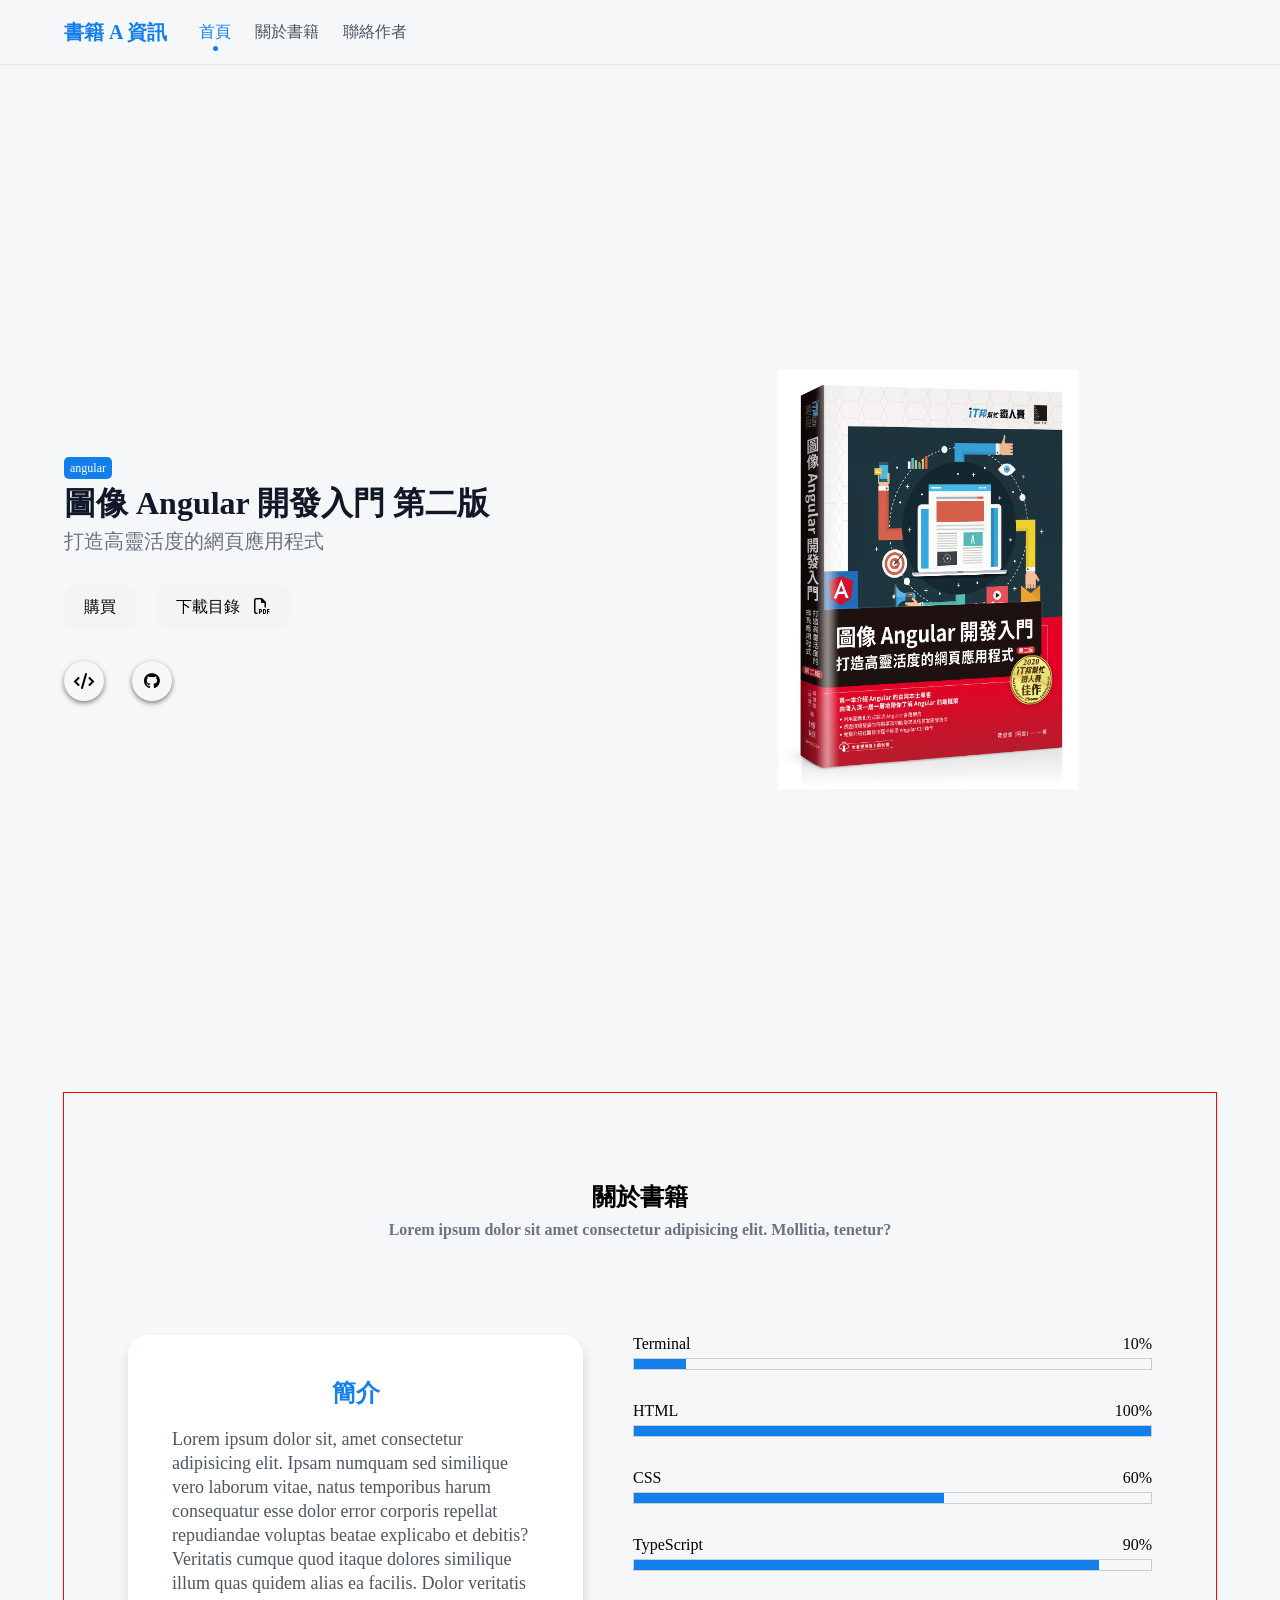
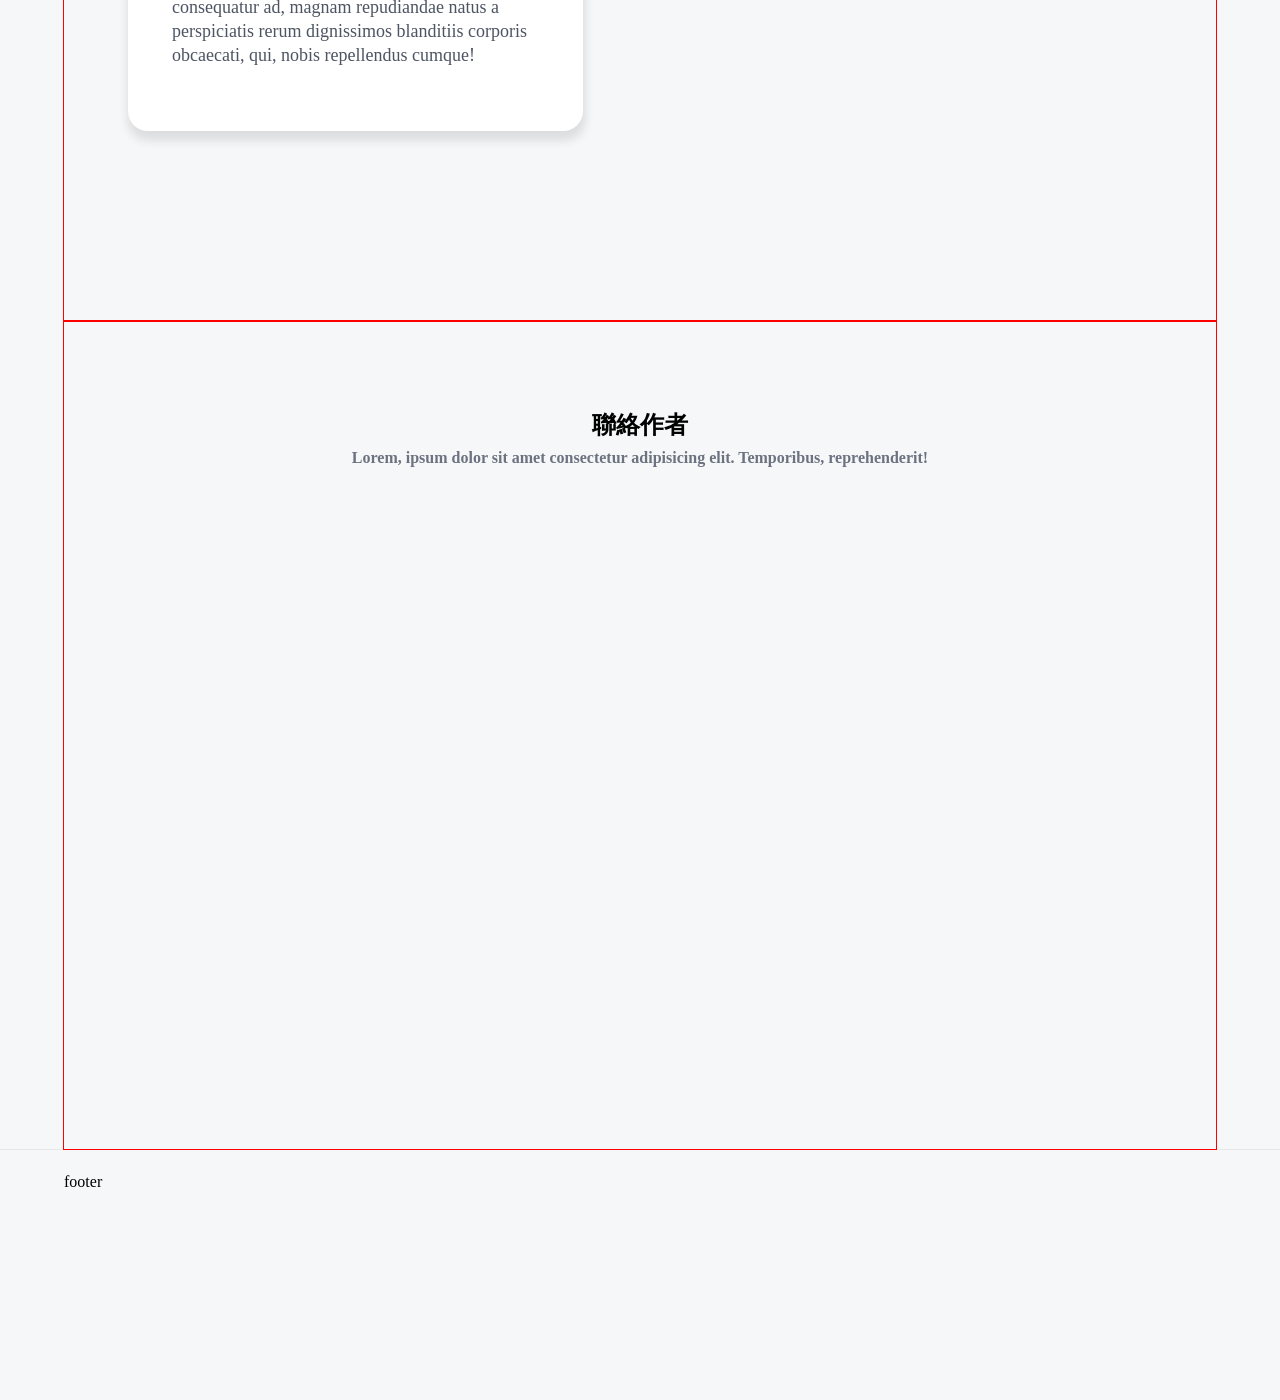
==== commit 120ef026: "feat(skill): 書籍技能樹樣式設定" ====
--- a/src/book.html
+++ b/src/book.html
@@ -50,10 +50,48 @@
               <div class="card">
                 <h3>簡介</h3>
                 <div>Lorem ipsum dolor sit, amet consectetur adipisicing elit. Ipsam numquam sed similique vero laborum vitae, natus temporibus harum consequatur esse dolor error corporis repellat repudiandae voluptas beatae explicabo et debitis?
-                Veritatis cumque quod itaque dolores similique illum quas quidem alias ea facilis. Dolor veritatis consequatur ad, magnam repudiandae natus a perspiciatis rerum dignissimos blanditiis corporis obcaecati, qui, nobis repellendus cumque!</div>
+                Veritatis cumque quod itaque dolores similique illum quas quidem alias ea facilis. Dolor veritatis consequatur ad, magnam repudiandae natus a perspiciatis rerum dignissimos blanditiis corporis obcaecati, qui, nobis repellendus cumque!
+                </div>
               </div>
             </div>
-            <div class="skills"></div>
+            <div class="skills">
+              <div class="item">
+                <span class="skill">
+                  <span>Terminal</span>
+                  <span>10%</span>
+                </span>
+                <div class="progress">
+                  <div class="progress-bar" style="width: 10%"></div>
+                </div>
+              </div>
+              <div class="item">
+                <span class="skill">
+                  <span>HTML</span>
+                  <span>100%</span>
+                </span>
+                <div class="progress">
+                  <div class="progress-bar" style="width: 100%"></div>
+                </div>
+              </div>
+              <div class="item">
+                <span class="skill">
+                  <span>CSS</span>
+                  <span>60%</span>
+                </span>
+                <div class="progress">
+                  <div class="progress-bar" style="width: 60%"></div>
+                </div>
+              </div>
+              <div class="item">
+                <span class="skill">
+                  <span>TypeScript</span>
+                  <span>90%</span>
+                </span>
+                <div class="progress">
+                  <div class="progress-bar" style="width: 90%"></div>
+                </div>
+              </div>
+            </div>  
           </div>
         </div>
         <div id="contact" class="page">
--- a/src/book.min.css
+++ b/src/book.min.css
@@ -1 +1 @@
-:root{--primary-color: #137fec;--second-color: #aa8e12;--background-color: #f6f7f8;--header-color: #111827;--text-color: #4d5563;--border-color: #e5e7eb;--gray-color-100: #f3f4f6;--gray-color-500: #6b7280;--white-color: #fff}:root{--search-bar-display: flex;--book-min-width: 256px;--container-padding-left: 2rem;--container-padding-right: 2rem;--nar-display: flex}@media screen and (max-width: 1024px){:root{--search-bar-display: none;--aside-display: none;--book-min-width: 200px}}@media screen and (max-width: 640px){:root{--container-padding-left: 1.5rem;--container-padding-right: 1.5rem;--nar-display: none}}header{border-bottom:solid 1px var(--border-color);background-color:var(--background-color);position:sticky;top:0;z-index:50}header div.container>div{gap:2rem}header h3{font-size:1.25rem;font-weight:700;line-height:1.75rem;margin:0px;color:var(--primary-color)}header nav{display:var(--nar-display);gap:1.5rem}header nav .active{position:relative;color:var(--primary-color)}header nav .active::after{content:"";width:5px;height:5px;background-color:var(--primary-color);border-radius:50%;position:absolute;left:calc(50% - 2.5px);bottom:-8px}section{width:100%}section div.container{max-width:90vw;margin:0px auto;padding-left:var(--container-padding-left);padding-right:var(--container-padding-right)}section div.container>div{width:100%;height:4rem;display:flex;align-items:center}section main.wrapper{max-width:90vw;margin:0 auto;padding-left:var(--container-padding-left);padding-right:var(--container-padding-right)}section main.wrapper>div{padding-block:4rem}section main.wrapper>div.home{height:100vh}section main.wrapper>div.page{outline:solid 1px red;min-height:700px}section main.wrapper>div.page div.title{margin-top:1.5rem;margin-bottom:6rem;text-align:center}section main.wrapper>div.page div.title h2{margin:0;margin-bottom:.5rem}section main.wrapper>div.page div.title strong{color:var(--gray-color-500)}a{color:var(--text-color);text-decoration:inherit}a:hover{color:var(--primary-color)}footer{border-top:1px solid var(--border-color);height:250px}div.home{display:flex;justify-content:center}div.home>div{width:50%}div.home>div.text{display:flex;flex-direction:column;justify-content:center}div.home>div.text>span{align-self:flex-start;background-color:var(--primary-color);color:var(--white-color);padding:3px 6px;font-size:.75rem;font-weight:400;line-height:1rem;border-radius:5px}div.home>div.text h3{margin:0;font-size:2rem;font-weight:700;line-height:3rem;color:var(--header-color)}div.home>div.text strong{font-size:1.25rem;font-weight:400;line-height:1.75rem;margin-bottom:30px;color:var(--gray-color-500)}div.home>div.text div.button{display:flex;gap:1.25rem}div.home>div.text div.button button{font-size:1rem;font-weight:500;line-height:1.25rem;padding:.75rem 1.25rem;background-color:var(--gray-color-100);border:none;border-radius:10px;cursor:pointer}div.home>div.text div.button button:hover{background-color:var(--second-color);color:var(--white-color)}div.home>div.text div.button button>i{margin-left:10px}div.home>div.text div.icons{margin-top:1rem;display:flex;gap:1.75rem}div.home>div.text div.icons .icons{display:flex;justify-content:center;align-items:center;width:40px;height:40px;border-radius:50%;box-shadow:0px 2px 5px 0px rgba(0,0,0,.5);cursor:pointer}div.home>div.image{display:flex;justify-content:center;align-items:center}div.home>div.image img{width:300px}div.content{display:flex;justify-content:space-between;gap:50px}div.introduce{width:50%}div.introduce div.card{display:flex;flex-direction:column;justify-content:center;align-items:center;margin-left:4rem;padding:1.5rem 1.25rem 4rem;background-color:var(--white-color);border-radius:20px;box-shadow:1px 8px 10px 2px rgba(0,0,0,.1)}div.introduce div.card h3{margin-bottom:1.5rem;font-size:1.5rem;font-weight:600;line-height:1.25rem;color:var(--primary-color)}div.introduce div.card>div{padding-inline:1.5rem;font-size:1.125rem;font-weight:400;line-height:1.5rem;color:var(--text-color)}html,body{margin:0;padding:0}html{scroll-behavior:smooth}body{background-color:var(--background-color)}/*# sourceMappingURL=book.min.css.map */+:root{--primary-color: #137fec;--second-color: #aa8e12;--background-color: #f6f7f8;--header-color: #111827;--text-color: #4d5563;--border-color: #e5e7eb;--gray-color-100: #f3f4f6;--gray-color-500: #6b7280;--white-color: #fff}:root{--search-bar-display: flex;--book-min-width: 256px;--container-padding-left: 2rem;--container-padding-right: 2rem;--nar-display: flex}@media screen and (max-width: 1024px){:root{--search-bar-display: none;--aside-display: none;--book-min-width: 200px}}@media screen and (max-width: 640px){:root{--container-padding-left: 1.5rem;--container-padding-right: 1.5rem;--nar-display: none}}header{border-bottom:solid 1px var(--border-color);background-color:var(--background-color);position:sticky;top:0;z-index:50}header div.container>div{gap:2rem}header h3{font-size:1.25rem;font-weight:700;line-height:1.75rem;margin:0px;color:var(--primary-color)}header nav{display:var(--nar-display);gap:1.5rem}header nav .active{position:relative;color:var(--primary-color)}header nav .active::after{content:"";width:5px;height:5px;background-color:var(--primary-color);border-radius:50%;position:absolute;left:calc(50% - 2.5px);bottom:-8px}section{width:100%}section div.container{max-width:90vw;margin:0px auto;padding-left:var(--container-padding-left);padding-right:var(--container-padding-right)}section div.container>div{width:100%;height:4rem;display:flex;align-items:center}section main.wrapper{max-width:90vw;margin:0 auto;padding-left:var(--container-padding-left);padding-right:var(--container-padding-right)}section main.wrapper>div{padding-block:4rem}section main.wrapper>div.home{height:100vh}section main.wrapper>div.page{outline:solid 1px red;min-height:700px}section main.wrapper>div.page div.title{margin-top:1.5rem;margin-bottom:6rem;text-align:center}section main.wrapper>div.page div.title h2{margin:0;margin-bottom:.5rem}section main.wrapper>div.page div.title strong{color:var(--gray-color-500)}a{color:var(--text-color);text-decoration:inherit}a:hover{color:var(--primary-color)}footer{border-top:1px solid var(--border-color);height:250px}div.home{display:flex;justify-content:center}div.home>div{width:50%}div.home>div.text{display:flex;flex-direction:column;justify-content:center}div.home>div.text>span{align-self:flex-start;background-color:var(--primary-color);color:var(--white-color);padding:3px 6px;font-size:.75rem;font-weight:400;line-height:1rem;border-radius:5px}div.home>div.text h3{margin:0;font-size:2rem;font-weight:700;line-height:3rem;color:var(--header-color)}div.home>div.text strong{font-size:1.25rem;font-weight:400;line-height:1.75rem;margin-bottom:30px;color:var(--gray-color-500)}div.home>div.text div.button{display:flex;gap:1.25rem}div.home>div.text div.button button{font-size:1rem;font-weight:500;line-height:1.25rem;padding:.75rem 1.25rem;background-color:var(--gray-color-100);border:none;border-radius:10px;cursor:pointer}div.home>div.text div.button button:hover{background-color:var(--second-color);color:var(--white-color)}div.home>div.text div.button button>i{margin-left:10px}div.home>div.text div.icons{margin-top:1rem;display:flex;gap:1.75rem}div.home>div.text div.icons .icons{display:flex;justify-content:center;align-items:center;width:40px;height:40px;border-radius:50%;box-shadow:0px 2px 5px 0px rgba(0,0,0,.5);cursor:pointer}div.home>div.image{display:flex;justify-content:center;align-items:center}div.home>div.image img{width:300px}div.content{display:flex;justify-content:space-between;gap:50px}div.introduce{width:50%}div.introduce div.card{display:flex;flex-direction:column;justify-content:center;align-items:center;margin-left:4rem;padding:1.5rem 1.25rem 4rem;background-color:var(--white-color);border-radius:20px;box-shadow:1px 8px 10px 2px rgba(0,0,0,.1)}div.introduce div.card h3{margin-bottom:1.5rem;font-size:1.5rem;font-weight:600;line-height:1.25rem;color:var(--primary-color)}div.introduce div.card>div{padding-inline:1.5rem;font-size:1.125rem;font-weight:400;line-height:1.5rem;color:var(--text-color)}div.skills{margin-right:4rem;width:50%;display:flex;flex-direction:column;gap:2rem}div.skills .item{display:flex;flex-direction:column;gap:5px}div.skills .item .skill{display:flex;justify-content:space-between;align-items:center}div.skills .item .progress{height:10px;border:solid 1px #ccc}div.skills .item .progress .progress-bar{height:10px;background-color:var(--primary-color)}html,body{margin:0;padding:0}html{scroll-behavior:smooth}body{background-color:var(--background-color)}/*# sourceMappingURL=book.min.css.map */
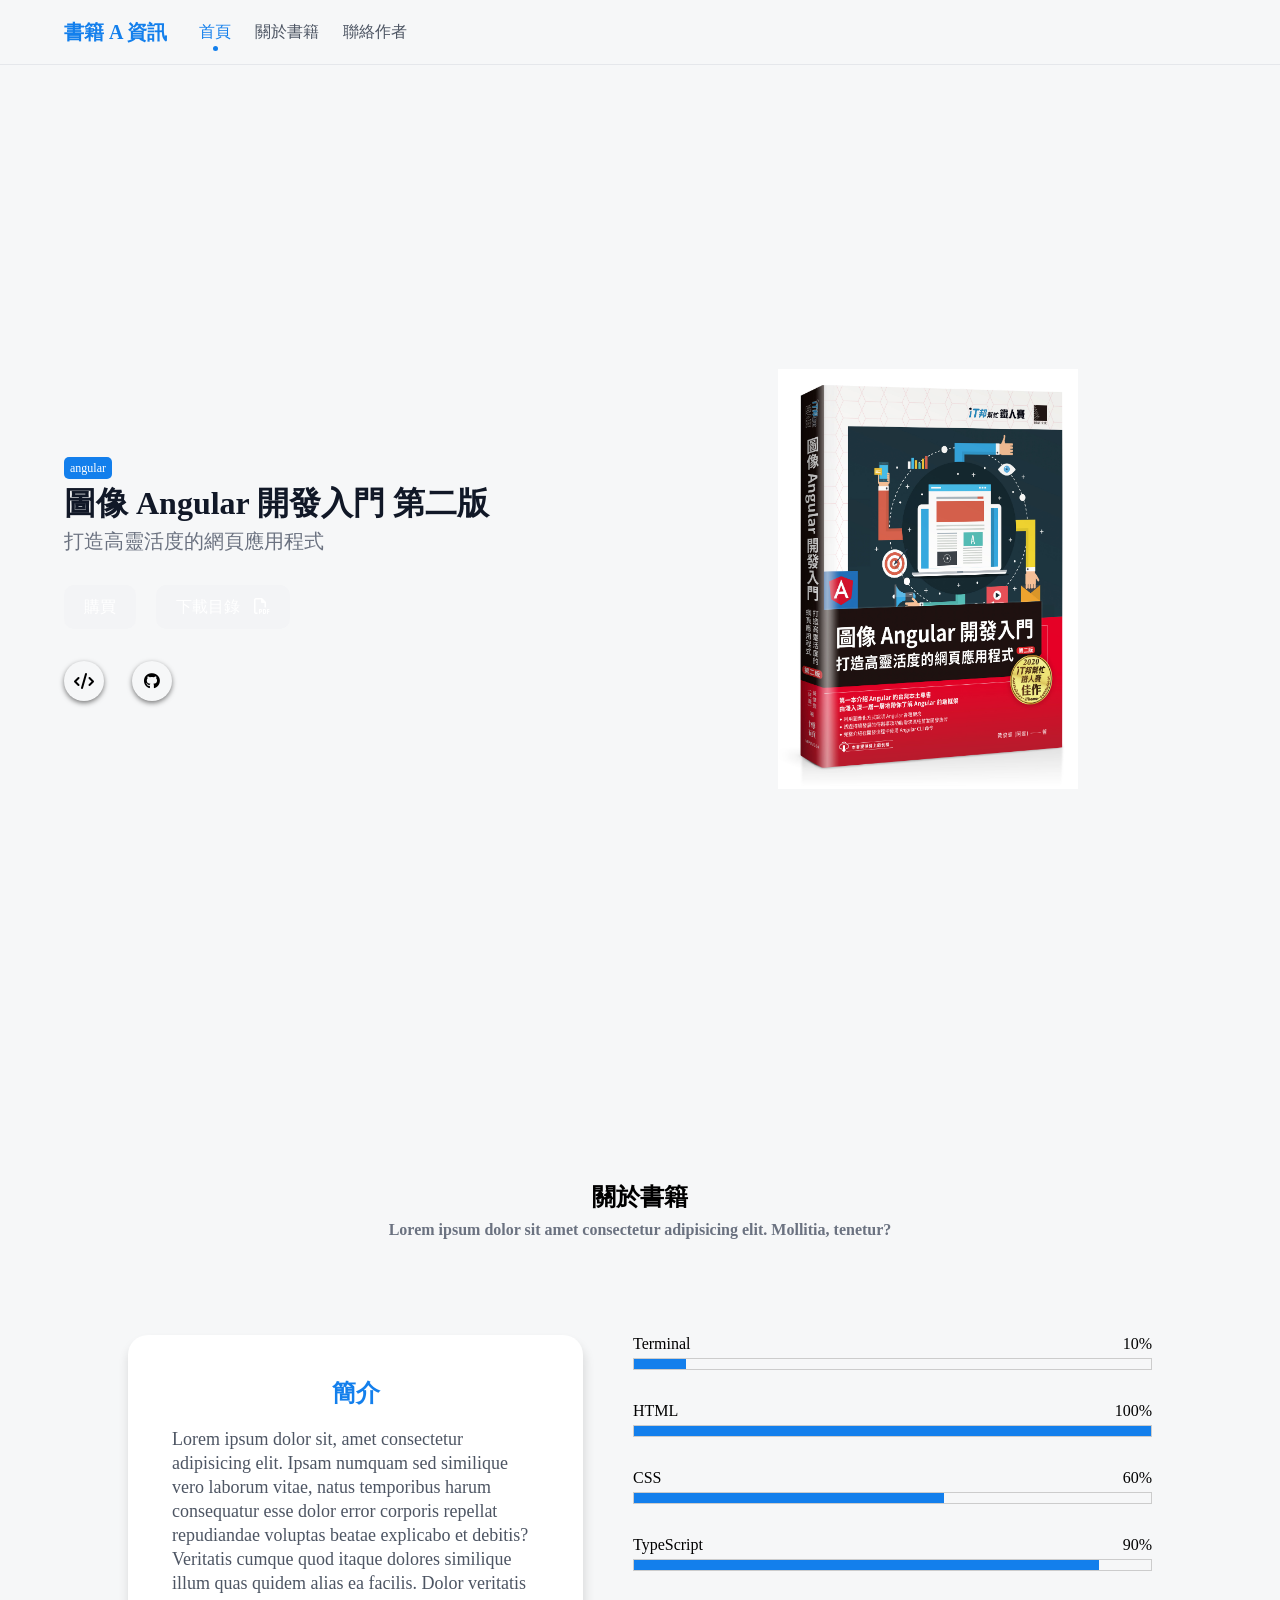
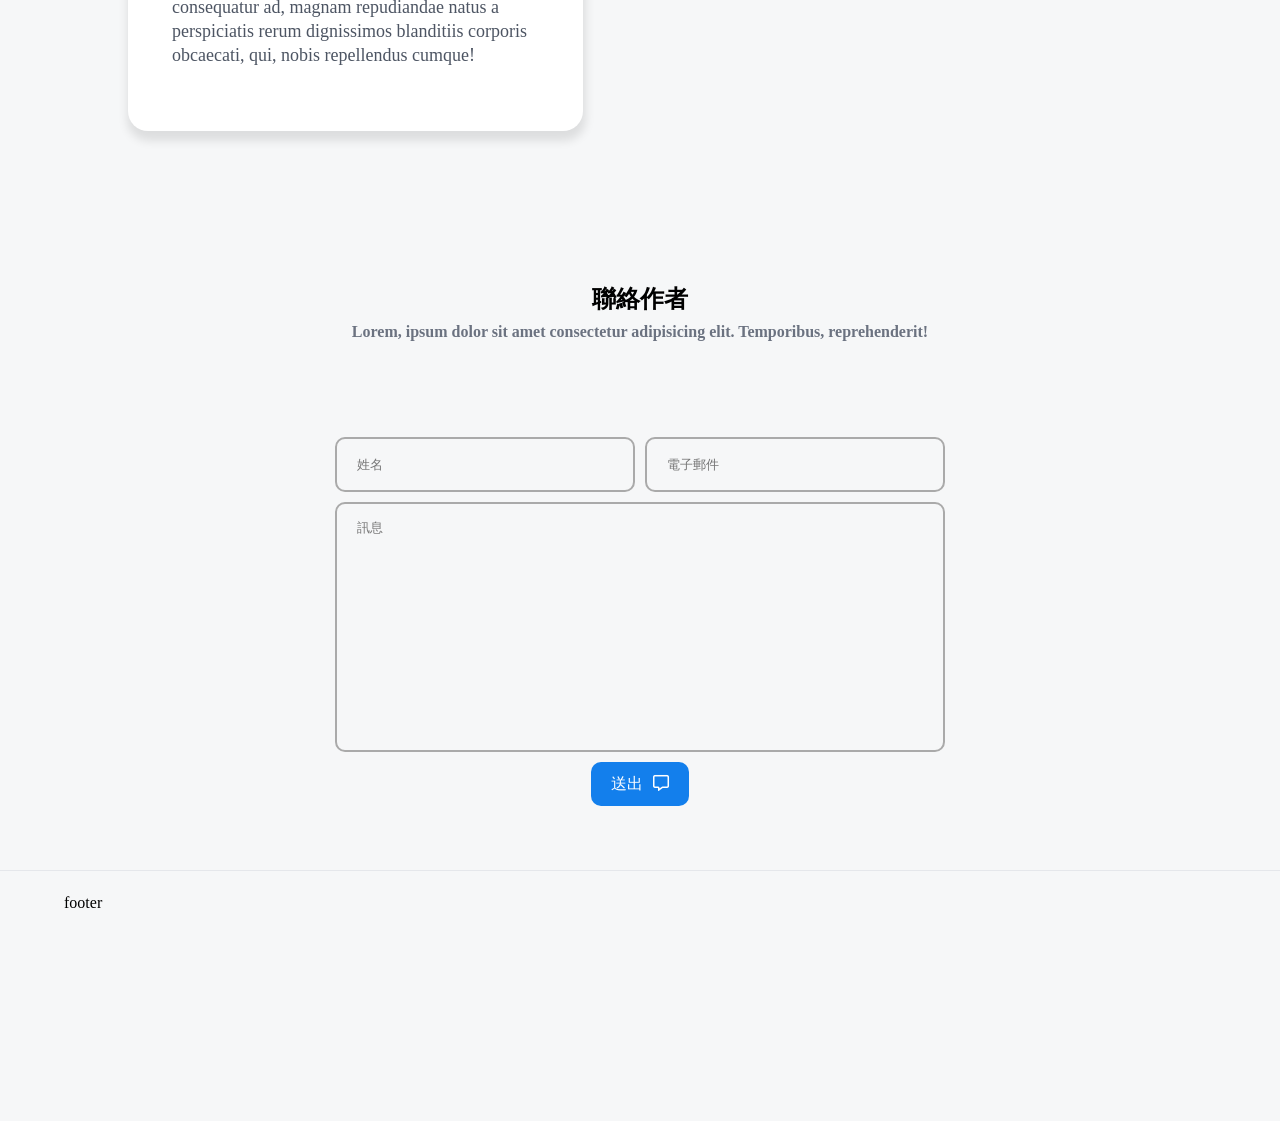
==== commit 4d570de5: "feat(book): 聯絡作者表單樣式設定" ====
--- a/src/book.html
+++ b/src/book.html
@@ -99,6 +99,14 @@
             <h2>聯絡作者</h2>
             <strong>Lorem, ipsum dolor sit amet consectetur adipisicing elit. Temporibus, reprehenderit!</strong>
         </div>
+        <div class="content">
+          <div class="form">
+            <input type="text" placeholder="姓名" />
+            <input type="email" placeholder="電子郵件" />
+            <textarea placeholder="訊息"></textarea>
+            <button type="button">送出<i class="fa-regular fa-message"></i></button>
+          </div>
+        </div>
       </main>
       <footer>
         <div class="container">
--- a/src/book.min.css
+++ b/src/book.min.css
@@ -1 +1 @@
-:root{--primary-color: #137fec;--second-color: #aa8e12;--background-color: #f6f7f8;--header-color: #111827;--text-color: #4d5563;--border-color: #e5e7eb;--gray-color-100: #f3f4f6;--gray-color-500: #6b7280;--white-color: #fff}:root{--search-bar-display: flex;--book-min-width: 256px;--container-padding-left: 2rem;--container-padding-right: 2rem;--nar-display: flex}@media screen and (max-width: 1024px){:root{--search-bar-display: none;--aside-display: none;--book-min-width: 200px}}@media screen and (max-width: 640px){:root{--container-padding-left: 1.5rem;--container-padding-right: 1.5rem;--nar-display: none}}header{border-bottom:solid 1px var(--border-color);background-color:var(--background-color);position:sticky;top:0;z-index:50}header div.container>div{gap:2rem}header h3{font-size:1.25rem;font-weight:700;line-height:1.75rem;margin:0px;color:var(--primary-color)}header nav{display:var(--nar-display);gap:1.5rem}header nav .active{position:relative;color:var(--primary-color)}header nav .active::after{content:"";width:5px;height:5px;background-color:var(--primary-color);border-radius:50%;position:absolute;left:calc(50% - 2.5px);bottom:-8px}section{width:100%}section div.container{max-width:90vw;margin:0px auto;padding-left:var(--container-padding-left);padding-right:var(--container-padding-right)}section div.container>div{width:100%;height:4rem;display:flex;align-items:center}section main.wrapper{max-width:90vw;margin:0 auto;padding-left:var(--container-padding-left);padding-right:var(--container-padding-right)}section main.wrapper>div{padding-block:4rem}section main.wrapper>div.home{height:100vh}section main.wrapper>div.page{outline:solid 1px red;min-height:700px}section main.wrapper>div.page div.title{margin-top:1.5rem;margin-bottom:6rem;text-align:center}section main.wrapper>div.page div.title h2{margin:0;margin-bottom:.5rem}section main.wrapper>div.page div.title strong{color:var(--gray-color-500)}a{color:var(--text-color);text-decoration:inherit}a:hover{color:var(--primary-color)}footer{border-top:1px solid var(--border-color);height:250px}div.home{display:flex;justify-content:center}div.home>div{width:50%}div.home>div.text{display:flex;flex-direction:column;justify-content:center}div.home>div.text>span{align-self:flex-start;background-color:var(--primary-color);color:var(--white-color);padding:3px 6px;font-size:.75rem;font-weight:400;line-height:1rem;border-radius:5px}div.home>div.text h3{margin:0;font-size:2rem;font-weight:700;line-height:3rem;color:var(--header-color)}div.home>div.text strong{font-size:1.25rem;font-weight:400;line-height:1.75rem;margin-bottom:30px;color:var(--gray-color-500)}div.home>div.text div.button{display:flex;gap:1.25rem}div.home>div.text div.button button{font-size:1rem;font-weight:500;line-height:1.25rem;padding:.75rem 1.25rem;background-color:var(--gray-color-100);border:none;border-radius:10px;cursor:pointer}div.home>div.text div.button button:hover{background-color:var(--second-color);color:var(--white-color)}div.home>div.text div.button button>i{margin-left:10px}div.home>div.text div.icons{margin-top:1rem;display:flex;gap:1.75rem}div.home>div.text div.icons .icons{display:flex;justify-content:center;align-items:center;width:40px;height:40px;border-radius:50%;box-shadow:0px 2px 5px 0px rgba(0,0,0,.5);cursor:pointer}div.home>div.image{display:flex;justify-content:center;align-items:center}div.home>div.image img{width:300px}div.content{display:flex;justify-content:space-between;gap:50px}div.introduce{width:50%}div.introduce div.card{display:flex;flex-direction:column;justify-content:center;align-items:center;margin-left:4rem;padding:1.5rem 1.25rem 4rem;background-color:var(--white-color);border-radius:20px;box-shadow:1px 8px 10px 2px rgba(0,0,0,.1)}div.introduce div.card h3{margin-bottom:1.5rem;font-size:1.5rem;font-weight:600;line-height:1.25rem;color:var(--primary-color)}div.introduce div.card>div{padding-inline:1.5rem;font-size:1.125rem;font-weight:400;line-height:1.5rem;color:var(--text-color)}div.skills{margin-right:4rem;width:50%;display:flex;flex-direction:column;gap:2rem}div.skills .item{display:flex;flex-direction:column;gap:5px}div.skills .item .skill{display:flex;justify-content:space-between;align-items:center}div.skills .item .progress{height:10px;border:solid 1px #ccc}div.skills .item .progress .progress-bar{height:10px;background-color:var(--primary-color)}html,body{margin:0;padding:0}html{scroll-behavior:smooth}body{background-color:var(--background-color)}/*# sourceMappingURL=book.min.css.map */+:root{--primary-color: #137fec;--second-color: #aa8e12;--background-color: #f6f7f8;--header-color: #111827;--text-color: #4d5563;--border-color: #e5e7eb;--gray-color-100: #f3f4f6;--gray-color-500: #6b7280;--white-color: #fff}:root{--search-bar-display: flex;--book-min-width: 256px;--container-padding-left: 2rem;--container-padding-right: 2rem;--nar-display: flex}@media screen and (max-width: 1024px){:root{--search-bar-display: none;--aside-display: none;--book-min-width: 200px}}@media screen and (max-width: 640px){:root{--container-padding-left: 1.5rem;--container-padding-right: 1.5rem;--nar-display: none}}header{border-bottom:solid 1px var(--border-color);background-color:var(--background-color);position:sticky;top:0;z-index:50}header div.container>div{gap:2rem}header h3{font-size:1.25rem;font-weight:700;line-height:1.75rem;margin:0px;color:var(--primary-color)}header nav{display:var(--nar-display);gap:1.5rem}header nav .active{position:relative;color:var(--primary-color)}header nav .active::after{content:"";width:5px;height:5px;background-color:var(--primary-color);border-radius:50%;position:absolute;left:calc(50% - 2.5px);bottom:-8px}section{width:100%}section div.container{max-width:90vw;margin:0px auto;padding-left:var(--container-padding-left);padding-right:var(--container-padding-right)}section div.container>div{width:100%;height:4rem;display:flex;align-items:center}section main.wrapper{max-width:90vw;margin:0 auto;padding-left:var(--container-padding-left);padding-right:var(--container-padding-right)}section main.wrapper>div{padding-block:4rem}section main.wrapper>div.home{height:100vh}section main.wrapper>div.page div.title{margin-top:1.5rem;margin-bottom:6rem;text-align:center}section main.wrapper>div.page div.title h2{margin:0;margin-bottom:.5rem}section main.wrapper>div.page div.title strong{color:var(--gray-color-500)}a{color:var(--text-color);text-decoration:inherit}a:hover{color:var(--primary-color)}footer{border-top:1px solid var(--border-color);height:250px}div.home{display:flex;justify-content:center}div.home>div{width:50%}div.home>div.text{display:flex;flex-direction:column;justify-content:center}div.home>div.text>span{align-self:flex-start;background-color:var(--primary-color);color:var(--white-color);padding:3px 6px;font-size:.75rem;font-weight:400;line-height:1rem;border-radius:5px}div.home>div.text h3{margin:0;font-size:2rem;font-weight:700;line-height:3rem;color:var(--header-color)}div.home>div.text strong{font-size:1.25rem;font-weight:400;line-height:1.75rem;margin-bottom:30px;color:var(--gray-color-500)}div.home>div.text div.button{display:flex;gap:1.25rem}div.home>div.text div.button button{font-size:1rem;font-weight:500;line-height:1.25rem;padding:.75rem 1.25rem;background-color:var(--gray-color-100);border:none;border-radius:10px;cursor:pointer}div.home>div.text div.button button:hover{background-color:var(--second-color);color:var(--white-color)}div.home>div.text div.button button>i{margin-left:10px}div.home>div.text div.icons{margin-top:1rem;display:flex;gap:1.75rem}div.home>div.text div.icons .icons{display:flex;justify-content:center;align-items:center;width:40px;height:40px;border-radius:50%;box-shadow:0px 2px 5px 0px rgba(0,0,0,.5);cursor:pointer}div.home>div.image{display:flex;justify-content:center;align-items:center}div.home>div.image img{width:300px}div.content{display:flex;justify-content:space-between;gap:50px}div.introduce{width:50%}div.introduce div.card{display:flex;flex-direction:column;justify-content:center;align-items:center;margin-left:4rem;padding:1.5rem 1.25rem 4rem;background-color:var(--white-color);border-radius:20px;box-shadow:1px 8px 10px 2px rgba(0,0,0,.1)}div.introduce div.card h3{margin-bottom:1.5rem;font-size:1.5rem;font-weight:600;line-height:1.25rem;color:var(--primary-color)}div.introduce div.card>div{padding-inline:1.5rem;font-size:1.125rem;font-weight:400;line-height:1.5rem;color:var(--text-color)}div.skills{margin-right:4rem;width:50%;display:flex;flex-direction:column;gap:2rem}div.skills .item{display:flex;flex-direction:column;gap:5px}div.skills .item .skill{display:flex;justify-content:space-between;align-items:center}div.skills .item .progress{height:10px;border:solid 1px #ccc}div.skills .item .progress .progress-bar{height:10px;background-color:var(--primary-color)}div.content{display:flex;justify-content:center}div.form{display:grid;grid-template-columns:repeat(2, 300px);grid-template-rows:55px 250px auto;gap:10px}div input,div textarea{background:rgba(0,0,0,0);border:solid 2px #aaa;border-radius:10px;padding:15px 20px}div textarea{grid-column:1/3;resize:none}div button{justify-self:center;grid-column:1/-1;font-size:1rem;font-weight:500;line-height:1.25rem;padding:.75rem 1.25rem;border:none;border-radius:10px;background-color:var(--primary-color);color:var(--white-color)}div button i{margin-left:10px}html,body{margin:0;padding:0}html{scroll-behavior:smooth}body{background-color:var(--background-color)}/*# sourceMappingURL=book.min.css.map */
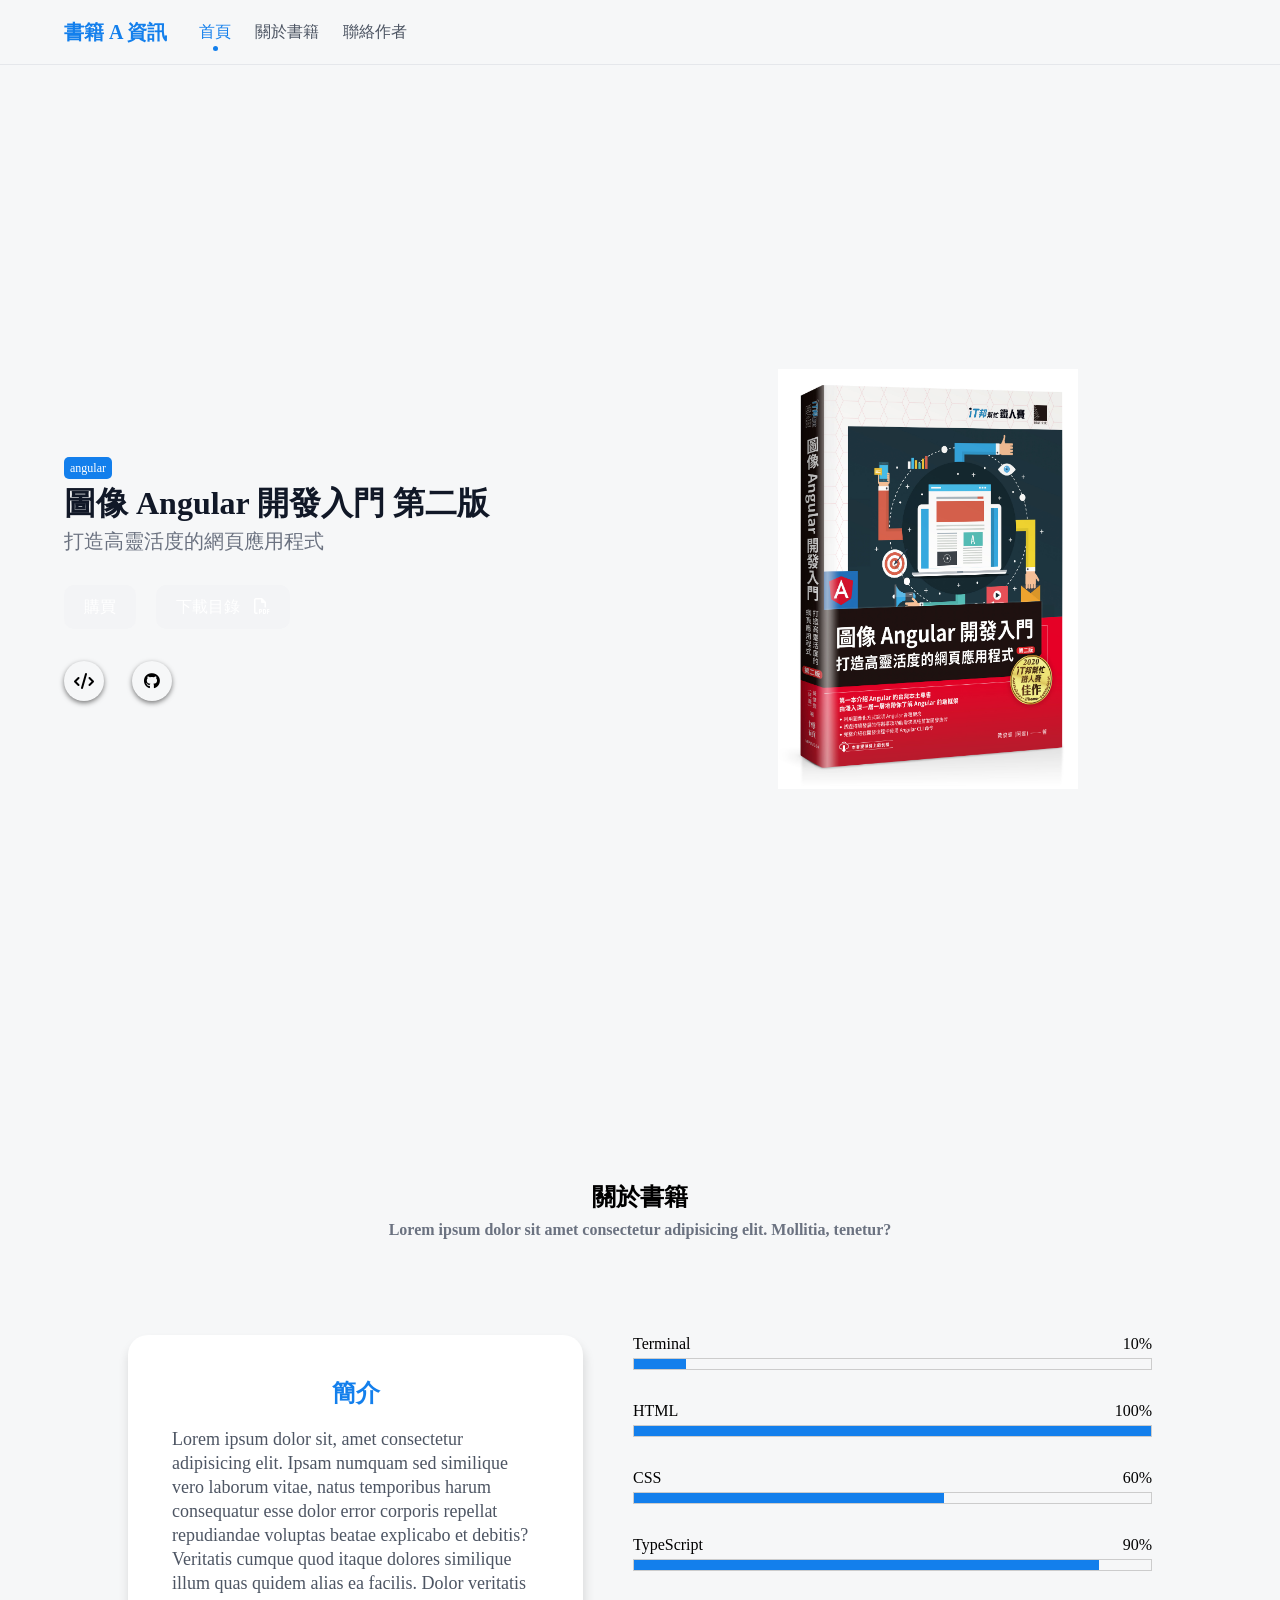
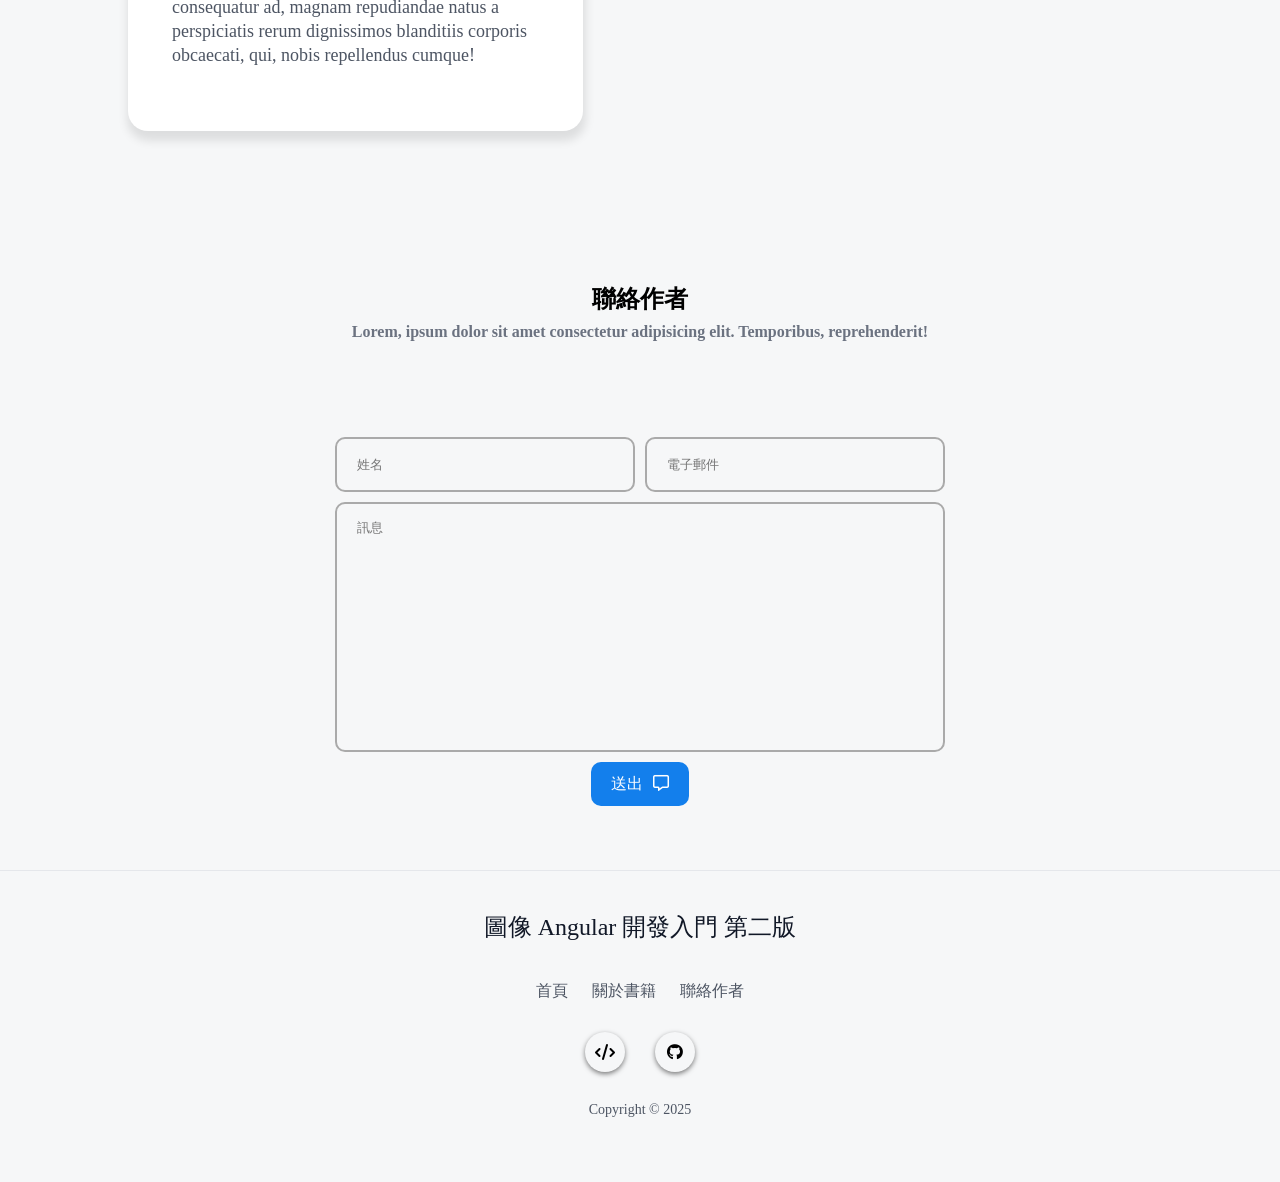
==== commit 754d24a3: "feat(book): 頁尾樣式設定" ====
--- a/src/book.html
+++ b/src/book.html
@@ -109,9 +109,17 @@
         </div>
       </main>
       <footer>
-        <div class="container">
-          <div>footer</div>
+        <h3>圖像 Angular 開發入門 第二版</h3>
+        <nav>
+          <a href="#home">首頁</a>
+          <a href="#book">關於書籍</a>
+          <a href="#contact">聯絡作者</a>
+        </nav>
+        <div class="icons">
+          <div class="icons"><i class="fa-solid fa-code"></i></div>
+          <div class="icons"><i class="fa-brands fa-github"></i></div>
         </div>
+        <div class="copy-right">Copyright &copy; 2025</div>     
       </footer>
     </section>
     <script src="./main.js"></script>
--- a/src/book.min.css
+++ b/src/book.min.css
@@ -1 +1 @@
-:root{--primary-color: #137fec;--second-color: #aa8e12;--background-color: #f6f7f8;--header-color: #111827;--text-color: #4d5563;--border-color: #e5e7eb;--gray-color-100: #f3f4f6;--gray-color-500: #6b7280;--white-color: #fff}:root{--search-bar-display: flex;--book-min-width: 256px;--container-padding-left: 2rem;--container-padding-right: 2rem;--nar-display: flex}@media screen and (max-width: 1024px){:root{--search-bar-display: none;--aside-display: none;--book-min-width: 200px}}@media screen and (max-width: 640px){:root{--container-padding-left: 1.5rem;--container-padding-right: 1.5rem;--nar-display: none}}header{border-bottom:solid 1px var(--border-color);background-color:var(--background-color);position:sticky;top:0;z-index:50}header div.container>div{gap:2rem}header h3{font-size:1.25rem;font-weight:700;line-height:1.75rem;margin:0px;color:var(--primary-color)}header nav{display:var(--nar-display);gap:1.5rem}header nav .active{position:relative;color:var(--primary-color)}header nav .active::after{content:"";width:5px;height:5px;background-color:var(--primary-color);border-radius:50%;position:absolute;left:calc(50% - 2.5px);bottom:-8px}section{width:100%}section div.container{max-width:90vw;margin:0px auto;padding-left:var(--container-padding-left);padding-right:var(--container-padding-right)}section div.container>div{width:100%;height:4rem;display:flex;align-items:center}section main.wrapper{max-width:90vw;margin:0 auto;padding-left:var(--container-padding-left);padding-right:var(--container-padding-right)}section main.wrapper>div{padding-block:4rem}section main.wrapper>div.home{height:100vh}section main.wrapper>div.page div.title{margin-top:1.5rem;margin-bottom:6rem;text-align:center}section main.wrapper>div.page div.title h2{margin:0;margin-bottom:.5rem}section main.wrapper>div.page div.title strong{color:var(--gray-color-500)}a{color:var(--text-color);text-decoration:inherit}a:hover{color:var(--primary-color)}footer{border-top:1px solid var(--border-color);height:250px}div.home{display:flex;justify-content:center}div.home>div{width:50%}div.home>div.text{display:flex;flex-direction:column;justify-content:center}div.home>div.text>span{align-self:flex-start;background-color:var(--primary-color);color:var(--white-color);padding:3px 6px;font-size:.75rem;font-weight:400;line-height:1rem;border-radius:5px}div.home>div.text h3{margin:0;font-size:2rem;font-weight:700;line-height:3rem;color:var(--header-color)}div.home>div.text strong{font-size:1.25rem;font-weight:400;line-height:1.75rem;margin-bottom:30px;color:var(--gray-color-500)}div.home>div.text div.button{display:flex;gap:1.25rem}div.home>div.text div.button button{font-size:1rem;font-weight:500;line-height:1.25rem;padding:.75rem 1.25rem;background-color:var(--gray-color-100);border:none;border-radius:10px;cursor:pointer}div.home>div.text div.button button:hover{background-color:var(--second-color);color:var(--white-color)}div.home>div.text div.button button>i{margin-left:10px}div.home>div.text div.icons{margin-top:1rem;display:flex;gap:1.75rem}div.home>div.text div.icons .icons{display:flex;justify-content:center;align-items:center;width:40px;height:40px;border-radius:50%;box-shadow:0px 2px 5px 0px rgba(0,0,0,.5);cursor:pointer}div.home>div.image{display:flex;justify-content:center;align-items:center}div.home>div.image img{width:300px}div.content{display:flex;justify-content:space-between;gap:50px}div.introduce{width:50%}div.introduce div.card{display:flex;flex-direction:column;justify-content:center;align-items:center;margin-left:4rem;padding:1.5rem 1.25rem 4rem;background-color:var(--white-color);border-radius:20px;box-shadow:1px 8px 10px 2px rgba(0,0,0,.1)}div.introduce div.card h3{margin-bottom:1.5rem;font-size:1.5rem;font-weight:600;line-height:1.25rem;color:var(--primary-color)}div.introduce div.card>div{padding-inline:1.5rem;font-size:1.125rem;font-weight:400;line-height:1.5rem;color:var(--text-color)}div.skills{margin-right:4rem;width:50%;display:flex;flex-direction:column;gap:2rem}div.skills .item{display:flex;flex-direction:column;gap:5px}div.skills .item .skill{display:flex;justify-content:space-between;align-items:center}div.skills .item .progress{height:10px;border:solid 1px #ccc}div.skills .item .progress .progress-bar{height:10px;background-color:var(--primary-color)}div.content{display:flex;justify-content:center}div.form{display:grid;grid-template-columns:repeat(2, 300px);grid-template-rows:55px 250px auto;gap:10px}div input,div textarea{background:rgba(0,0,0,0);border:solid 2px #aaa;border-radius:10px;padding:15px 20px}div textarea{grid-column:1/3;resize:none}div button{justify-self:center;grid-column:1/-1;font-size:1rem;font-weight:500;line-height:1.25rem;padding:.75rem 1.25rem;border:none;border-radius:10px;background-color:var(--primary-color);color:var(--white-color)}div button i{margin-left:10px}html,body{margin:0;padding:0}html{scroll-behavior:smooth}body{background-color:var(--background-color)}/*# sourceMappingURL=book.min.css.map */+:root{--primary-color: #137fec;--second-color: #aa8e12;--background-color: #f6f7f8;--header-color: #111827;--text-color: #4d5563;--border-color: #e5e7eb;--gray-color-100: #f3f4f6;--gray-color-500: #6b7280;--white-color: #fff}:root{--search-bar-display: flex;--book-min-width: 256px;--container-padding-left: 2rem;--container-padding-right: 2rem;--nar-display: flex}@media screen and (max-width: 1024px){:root{--search-bar-display: none;--aside-display: none;--book-min-width: 200px}}@media screen and (max-width: 640px){:root{--container-padding-left: 1.5rem;--container-padding-right: 1.5rem;--nar-display: none}}header{border-bottom:solid 1px var(--border-color);background-color:var(--background-color);position:sticky;top:0;z-index:50}header div.container>div{gap:2rem}header h3{font-size:1.25rem;font-weight:700;line-height:1.75rem;margin:0px;color:var(--primary-color)}header nav{display:var(--nar-display);gap:1.5rem}header nav .active{position:relative;color:var(--primary-color)}header nav .active::after{content:"";width:5px;height:5px;background-color:var(--primary-color);border-radius:50%;position:absolute;left:calc(50% - 2.5px);bottom:-8px}section{width:100%}section div.container{max-width:90vw;margin:0px auto;padding-left:var(--container-padding-left);padding-right:var(--container-padding-right)}section div.container>div{width:100%;height:4rem;display:flex;align-items:center}section main.wrapper{max-width:90vw;margin:0 auto;padding-left:var(--container-padding-left);padding-right:var(--container-padding-right)}section main.wrapper>div{padding-block:4rem}section main.wrapper>div.home{height:100vh}section main.wrapper>div.page div.title{margin-top:1.5rem;margin-bottom:6rem;text-align:center}section main.wrapper>div.page div.title h2{margin:0;margin-bottom:.5rem}section main.wrapper>div.page div.title strong{color:var(--gray-color-500)}a{color:var(--text-color);text-decoration:inherit}a:hover{color:var(--primary-color)}footer{border-top:1px solid var(--border-color);padding-block:2rem 4rem;display:flex;flex-direction:column;justify-content:center;align-items:center;gap:30px}footer h3{margin:0;font-size:1.5rem;font-weight:500;line-height:3rem;color:var(--header-color)}footer nav{display:var(--nar-display);justify-content:center;gap:1.5rem}footer div.icons{display:flex;justify-content:center;gap:30px}footer div.icons .icons{display:flex;justify-content:center;align-items:center;width:40px;height:40px;border-radius:50%;box-shadow:0px 2px 5px 0px rgba(0,0,0,.5);cursor:pointer}footer div.copy-right{font-size:.875rem;font-weight:400;line-height:1rem;color:var(--text-color)}div.home{display:flex;justify-content:center}div.home>div{width:50%}div.home>div.text{display:flex;flex-direction:column;justify-content:center}div.home>div.text>span{align-self:flex-start;background-color:var(--primary-color);color:var(--white-color);padding:3px 6px;font-size:.75rem;font-weight:400;line-height:1rem;border-radius:5px}div.home>div.text h3{margin:0;font-size:2rem;font-weight:700;line-height:3rem;color:var(--header-color)}div.home>div.text strong{font-size:1.25rem;font-weight:400;line-height:1.75rem;margin-bottom:30px;color:var(--gray-color-500)}div.home>div.text div.button{display:flex;gap:1.25rem}div.home>div.text div.button button{font-size:1rem;font-weight:500;line-height:1.25rem;padding:.75rem 1.25rem;background-color:var(--gray-color-100);border:none;border-radius:10px;cursor:pointer}div.home>div.text div.button button:hover{background-color:var(--second-color);color:var(--white-color)}div.home>div.text div.button button>i{margin-left:10px}div.home>div.text div.icons{margin-top:1rem;display:flex;gap:1.75rem}div.home>div.text div.icons .icons{display:flex;justify-content:center;align-items:center;width:40px;height:40px;border-radius:50%;box-shadow:0px 2px 5px 0px rgba(0,0,0,.5);cursor:pointer}div.home>div.image{display:flex;justify-content:center;align-items:center}div.home>div.image img{width:300px}div.content{display:flex;justify-content:space-between;gap:50px}div.introduce{width:50%}div.introduce div.card{display:flex;flex-direction:column;justify-content:center;align-items:center;margin-left:4rem;padding:1.5rem 1.25rem 4rem;background-color:var(--white-color);border-radius:20px;box-shadow:1px 8px 10px 2px rgba(0,0,0,.1)}div.introduce div.card h3{margin-bottom:1.5rem;font-size:1.5rem;font-weight:600;line-height:1.25rem;color:var(--primary-color)}div.introduce div.card>div{padding-inline:1.5rem;font-size:1.125rem;font-weight:400;line-height:1.5rem;color:var(--text-color)}div.skills{margin-right:4rem;width:50%;display:flex;flex-direction:column;gap:2rem}div.skills .item{display:flex;flex-direction:column;gap:5px}div.skills .item .skill{display:flex;justify-content:space-between;align-items:center}div.skills .item .progress{height:10px;border:solid 1px #ccc}div.skills .item .progress .progress-bar{height:10px;background-color:var(--primary-color)}div.content{display:flex;justify-content:center}div.form{display:grid;grid-template-columns:repeat(2, 300px);grid-template-rows:55px 250px auto;gap:10px}div input,div textarea{background:rgba(0,0,0,0);border:solid 2px #aaa;border-radius:10px;padding:15px 20px}div textarea{grid-column:1/3;resize:none}div button{justify-self:center;grid-column:1/-1;font-size:1rem;font-weight:500;line-height:1.25rem;padding:.75rem 1.25rem;border:none;border-radius:10px;background-color:var(--primary-color);color:var(--white-color)}div button i{margin-left:10px}html,body{margin:0;padding:0}html{scroll-behavior:smooth}body{background-color:var(--background-color)}/*# sourceMappingURL=book.min.css.map */
